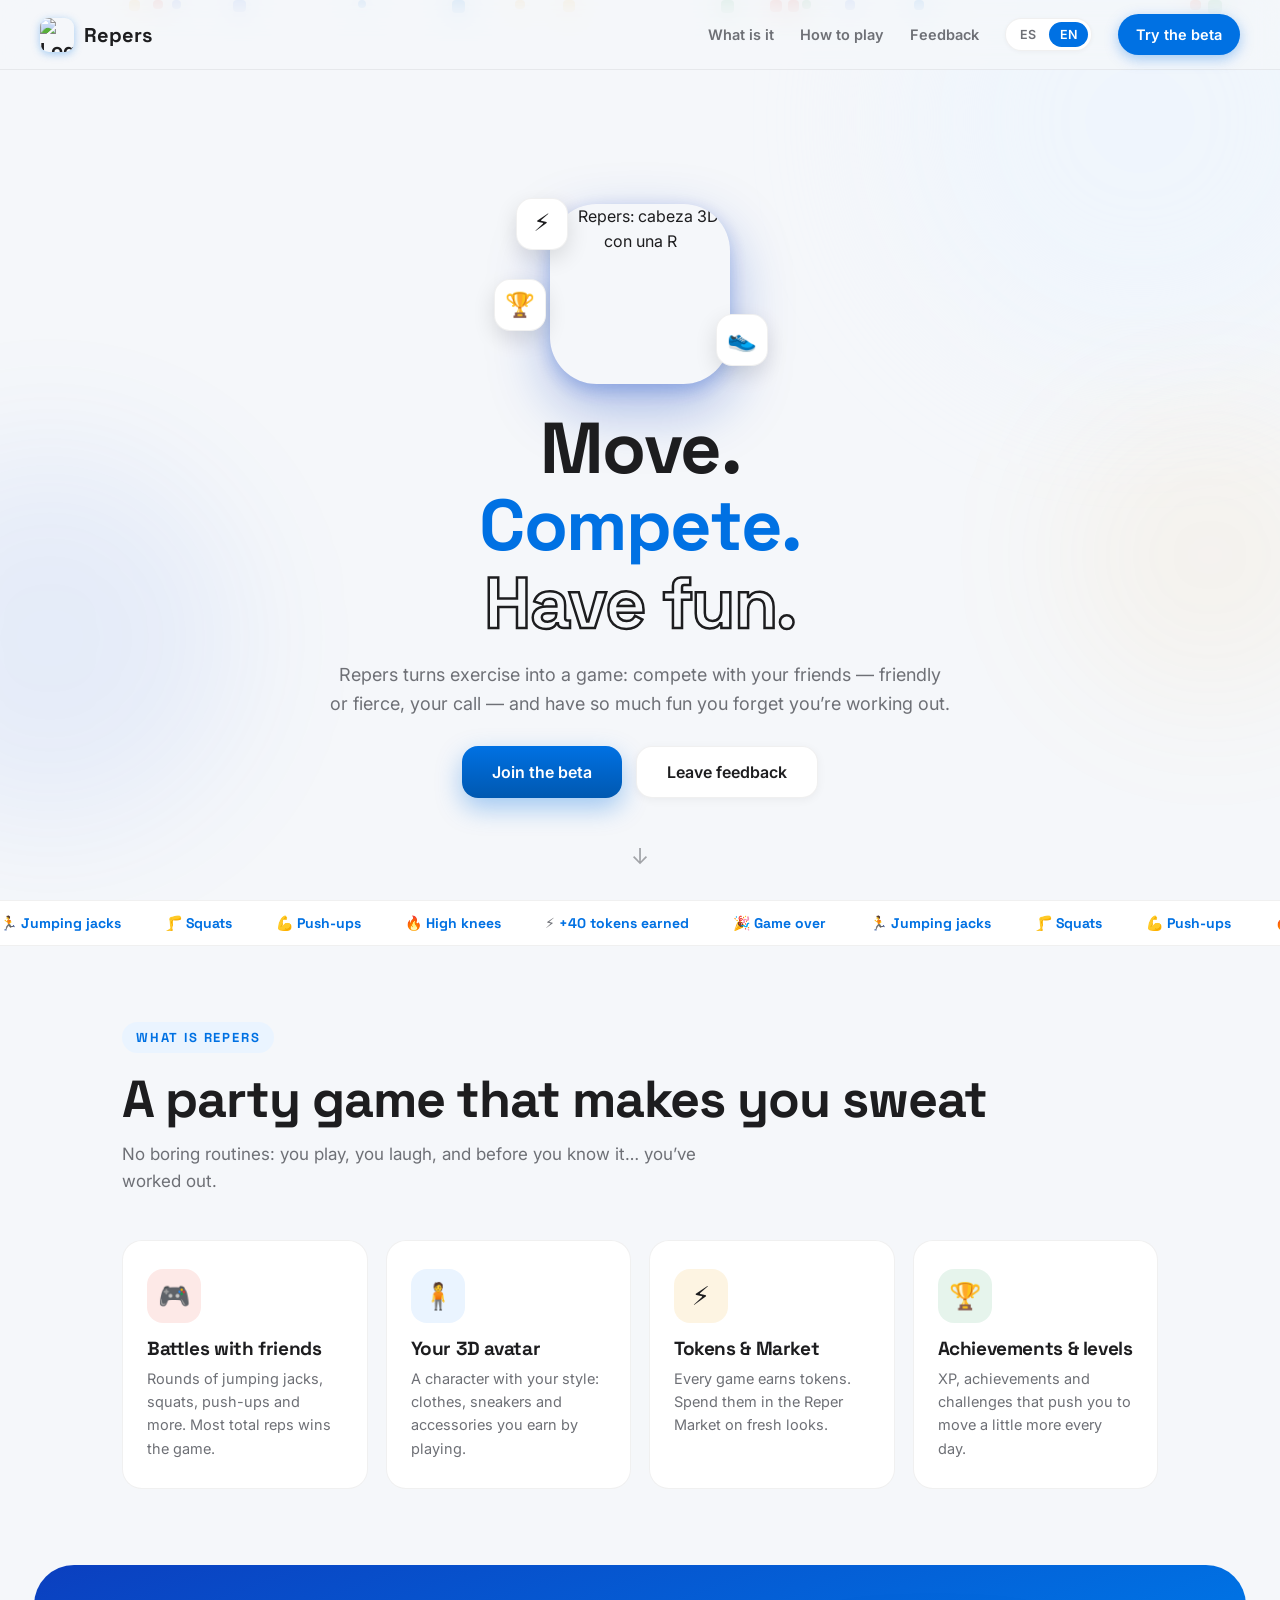
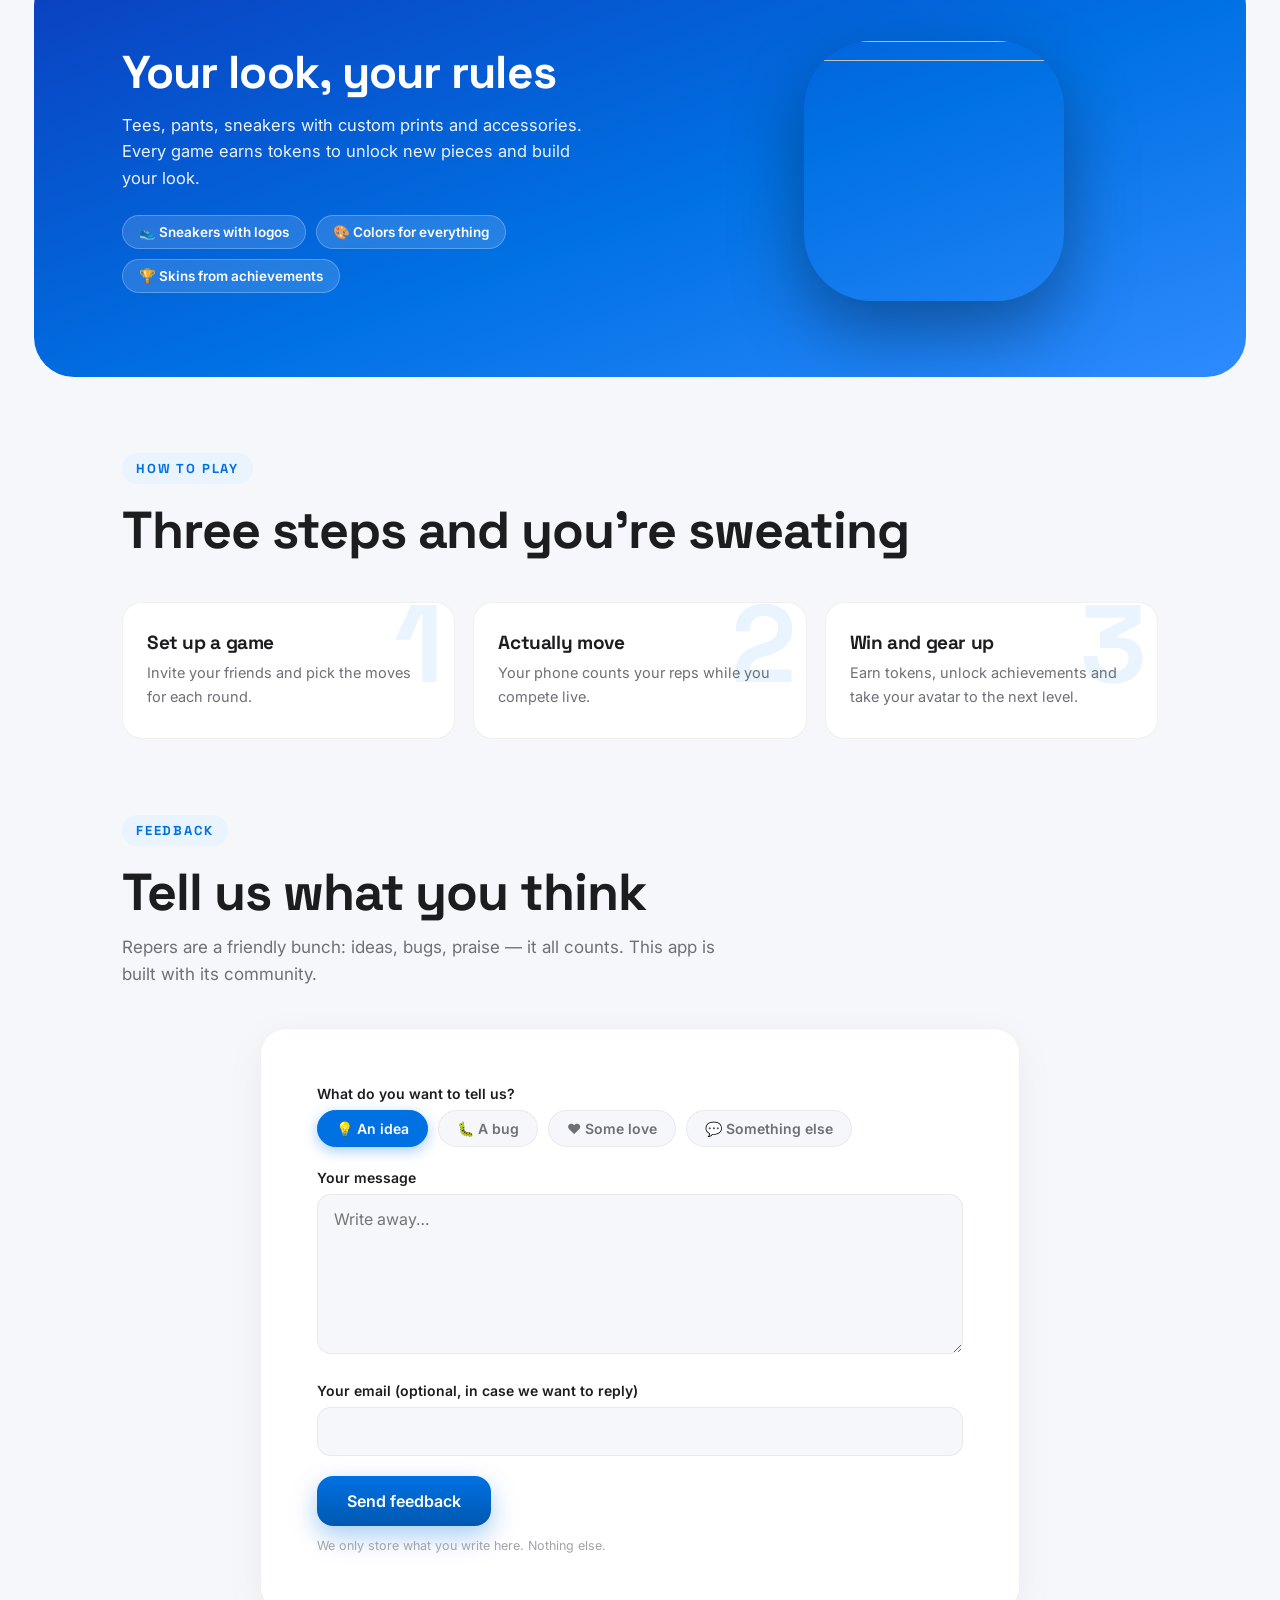
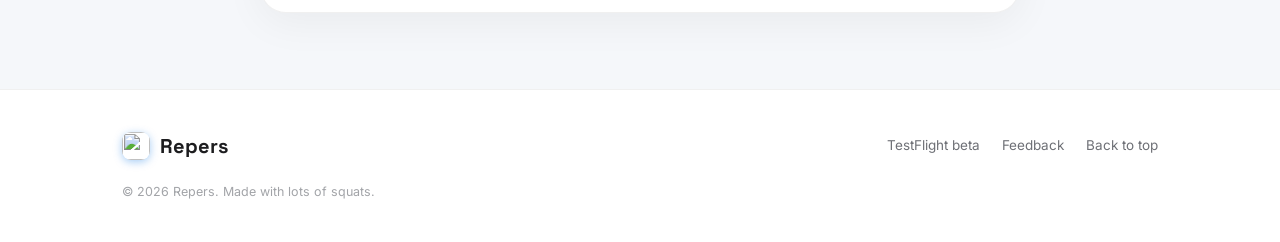
==== index.html @ d06fe4ff "Add files via upload" ====
<!DOCTYPE html>
<html lang="es">
<head>
  <meta charset="UTF-8">
  <meta name="viewport" content="width=device-width, initial-scale=1.0">
  <title>Repers — Muévete. Compite. Diviértete.</title>
  <meta name="description" content="Repers convierte el ejercicio en un juego: compite con tus amigos y diviértete tanto que ni te das cuenta de que estás entrenando.">
  <link rel="icon" type="image/png" href="img/favicon.png">
  <link rel="apple-touch-icon" href="img/apple-touch-icon.png">
  <meta property="og:title" content="Repers — Muévete. Compite. Diviértete.">
  <meta property="og:description" content="Retos de movimiento con amigos, avatar 3D y recompensas por cada repetición.">
  <meta property="og:image" content="img/logo-480.png">
  <link rel="preconnect" href="https://fonts.googleapis.com">
  <link rel="preconnect" href="https://fonts.gstatic.com" crossorigin>
  <link href="https://fonts.googleapis.com/css2?family=Inter:wght@400;500;600;700&family=Space+Grotesk:wght@500;600;700&display=swap" rel="stylesheet">
  <link rel="stylesheet" href="styles.css">
</head>
<body>

  <div class="blobs" aria-hidden="true">
    <div class="blob blob-1"></div>
    <div class="blob blob-2"></div>
    <div class="blob blob-3"></div>
  </div>

  <!-- ===== Nav ===== -->
  <nav class="nav">
    <a class="nav-brand" href="index.html" data-keep-lang>
      <img src="img/favicon.png" alt="Logo de Repers" width="34" height="34">
      Repers
    </a>
    <div class="nav-links">
      <a class="nav-link-sec" href="#que-es" data-i18n="nav.que">Qué es</a>
      <a class="nav-link-sec" href="#como-se-juega" data-i18n="nav.como">Cómo se juega</a>
      <a class="nav-link-sec" href="#feedback" data-i18n="nav.feedback">Feedback</a>
      <div class="lang-toggle" role="group" aria-label="Idioma / Language">
        <button type="button" data-lang="es">ES</button>
        <button type="button" data-lang="en">EN</button>
      </div>
      <a class="nav-cta" href="beta.html" data-keep-lang data-i18n="nav.beta">Probar la beta</a>
    </div>
  </nav>

  <!-- ===== Hero ===== -->
  <header class="hero">
    <div class="particles" aria-hidden="true"></div>
    <div class="hero-logo-wrap">
      <img class="hero-logo" src="img/logo-480.png" alt="Repers: cabeza 3D con una R" width="480" height="480">
      <span class="orb orb-1" aria-hidden="true">⚡</span>
      <span class="orb orb-2" aria-hidden="true">👟</span>
      <span class="orb orb-3" aria-hidden="true">🏆</span>
    </div>
    <h1>
      <span class="line"><span data-i18n="hero.l1">Muévete.</span></span>
      <span class="line"><span data-i18n="hero.l2">Compite.</span></span>
      <span class="line"><span data-i18n="hero.l3">Diviértete.</span></span>
    </h1>
    <p class="hero-sub" data-i18n="hero.sub">
      Repers convierte el ejercicio en un juego: compite con tus amigos —amistoso o en serio,
      como te guste— y diviértete tanto que ni te das cuenta de que estás entrenando.
    </p>
    <div class="hero-ctas">
      <a class="btn btn-primary" href="beta.html" data-keep-lang data-i18n="hero.cta1">Únete a la beta</a>
      <a class="btn btn-ghost" href="#feedback" data-i18n="hero.cta2">Dejar feedback</a>
    </div>
    <a class="hero-scroll" href="#que-es" aria-label="Bajar">↓</a>
  </header>

  <!-- ===== Ticker ===== -->
  <!-- Se repite 4 veces la misma tira: con el espaciado en margin (no gap, ver
       styles.css) cada tramo mide exactamente lo mismo, así translateX(-25%)
       cae justo donde empieza la siguiente copia — el loop no da saltos ni se
       queda corto en pantallas anchas. -->
  <div class="ticker" aria-hidden="true">
    <div class="ticker-track">
      <span>🏃 <b data-i18n="tick.1">Jumping jacks</b></span>
      <span>🦵 <b data-i18n="tick.2">Sentadillas</b></span>
      <span>💪 <b data-i18n="tick.3">Flexiones</b></span>
      <span>🔥 <b data-i18n="tick.4">Elevación de rodillas</b></span>
      <span>⚡ <b data-i18n="tick.5">+40 tokens ganados</b></span>
      <span>🎉 <b data-i18n="tick.6">Partida terminada</b></span>
      <span>🏃 <b data-i18n="tick.1">Jumping jacks</b></span>
      <span>🦵 <b data-i18n="tick.2">Sentadillas</b></span>
      <span>💪 <b data-i18n="tick.3">Flexiones</b></span>
      <span>🔥 <b data-i18n="tick.4">Elevación de rodillas</b></span>
      <span>⚡ <b data-i18n="tick.5">+40 tokens ganados</b></span>
      <span>🎉 <b data-i18n="tick.6">Partida terminada</b></span>
      <span>🏃 <b data-i18n="tick.1">Jumping jacks</b></span>
      <span>🦵 <b data-i18n="tick.2">Sentadillas</b></span>
      <span>💪 <b data-i18n="tick.3">Flexiones</b></span>
      <span>🔥 <b data-i18n="tick.4">Elevación de rodillas</b></span>
      <span>⚡ <b data-i18n="tick.5">+40 tokens ganados</b></span>
      <span>🎉 <b data-i18n="tick.6">Partida terminada</b></span>
      <span>🏃 <b data-i18n="tick.1">Jumping jacks</b></span>
      <span>🦵 <b data-i18n="tick.2">Sentadillas</b></span>
      <span>💪 <b data-i18n="tick.3">Flexiones</b></span>
      <span>🔥 <b data-i18n="tick.4">Elevación de rodillas</b></span>
      <span>⚡ <b data-i18n="tick.5">+40 tokens ganados</b></span>
      <span>🎉 <b data-i18n="tick.6">Partida terminada</b></span>
    </div>
  </div>

  <!-- ===== Qué es ===== -->
  <section id="que-es">
    <div class="wrap">
      <div class="reveal">
        <span class="kicker" data-i18n="feat.kicker">Qué es Repers</span>
        <h2 class="section-title" data-i18n="feat.title">Un party game que te hace sudar</h2>
        <p class="section-sub" data-i18n="feat.sub">
          Nada de rutinas aburridas: aquí se juega, se ríe, y cuando te das cuenta… ya entrenaste.
        </p>
      </div>
      <div class="grid">
        <div class="card reveal">
          <div class="icon icon-red">🎮</div>
          <h3 data-i18n="feat.1.t">Retos con amigos</h3>
          <p data-i18n="feat.1.p">Rondas de jumping jacks, sentadillas, flexiones y más. La suma total de repeticiones gana la partida.</p>
        </div>
        <div class="card reveal">
          <div class="icon icon-blue">🧍</div>
          <h3 data-i18n="feat.2.t">Tu avatar 3D</h3>
          <p data-i18n="feat.2.p">Un personaje con tu estilo: ropa, zapatillas y accesorios que se ganan jugando.</p>
        </div>
        <div class="card reveal">
          <div class="icon icon-yellow">⚡</div>
          <h3 data-i18n="feat.3.t">Tokens y Market</h3>
          <p data-i18n="feat.3.p">Cada partida suma tokens. Gástalos en el Reper Market para estrenar looks.</p>
        </div>
        <div class="card reveal">
          <div class="icon icon-green">🏆</div>
          <h3 data-i18n="feat.4.t">Logros y niveles</h3>
          <p data-i18n="feat.4.p">XP, logros y desafíos que te empujan a moverte un poquito más cada día.</p>
        </div>
      </div>
    </div>
  </section>

  <!-- ===== Banda avatar/market ===== -->
  <section class="band reveal">
    <div class="wrap">
      <div>
        <h2 data-i18n="band.title">Tu look, tus reglas</h2>
        <p data-i18n="band.p">
          Remeras, pantalones, zapatillas con estampados propios y accesorios.
          Cada partida suma tokens para ir desbloqueando piezas nuevas y armar tu look.
        </p>
        <div class="chips">
          <span class="chip" data-i18n="band.c1">👟 Zapatillas con logos</span>
          <span class="chip" data-i18n="band.c2">🎨 Colores para todo</span>
          <span class="chip" data-i18n="band.c3">🏆 Skins por logros</span>
        </div>
      </div>
      <div class="band-art">
        <img src="img/logo-480.png" alt="" aria-hidden="true" width="480" height="480">
      </div>
    </div>
  </section>

  <!-- ===== Cómo se juega ===== -->
  <section id="como-se-juega">
    <div class="wrap">
      <div class="reveal">
        <span class="kicker" data-i18n="how.kicker">Cómo se juega</span>
        <h2 class="section-title" data-i18n="how.title">Tres pasos y a transpirar</h2>
      </div>
      <div class="steps">
        <div class="step reveal">
          <h3 data-i18n="how.1.t">Arma la partida</h3>
          <p data-i18n="how.1.p">Invita a tus amigos y elige los movimientos de cada ronda.</p>
        </div>
        <div class="step reveal">
          <h3 data-i18n="how.2.t">Muévete de verdad</h3>
          <p data-i18n="how.2.p">El teléfono cuenta tus repeticiones mientras compites en vivo.</p>
        </div>
        <div class="step reveal">
          <h3 data-i18n="how.3.t">Gana y equípate</h3>
          <p data-i18n="how.3.p">Suma tokens, desbloquea logros y lleva tu avatar al próximo nivel.</p>
        </div>
      </div>
    </div>
  </section>

  <!-- ===== Feedback ===== -->
  <section id="feedback">
    <div class="wrap">
      <div class="reveal">
        <span class="kicker" data-i18n="fb.kicker">Feedback</span>
        <h2 class="section-title" data-i18n="fb.title">Cuéntanos qué te parece</h2>
        <p class="section-sub" data-i18n="fb.sub">
          Los Repers son amistosos: ideas, bugs, elogios — todo suma. Esta app se construye con la comunidad.
        </p>
      </div>
      <form class="feedback-card reveal" id="feedback-form" novalidate>
        <label class="field-label" data-i18n="fb.tipo">¿Qué nos quieres contar?</label>
        <div class="chip-row">
          <button type="button" class="chip-btn active" data-tipo="idea" data-i18n="fb.t.idea">💡 Una idea</button>
          <button type="button" class="chip-btn" data-tipo="bug" data-i18n="fb.t.bug">🐛 Un bug</button>
          <button type="button" class="chip-btn" data-tipo="elogio" data-i18n="fb.t.elogio">❤️ Un elogio</button>
          <button type="button" class="chip-btn" data-tipo="otro" data-i18n="fb.t.otro">💬 Otra cosa</button>
        </div>
        <div class="form-row">
          <label class="field-label" for="fb-mensaje" data-i18n="fb.msg">Tu mensaje</label>
          <textarea id="fb-mensaje" maxlength="2000" required data-i18n-ph="fb.msg.ph" placeholder="Escribe con confianza…"></textarea>
        </div>
        <div class="form-row">
          <label class="field-label" for="fb-contacto" data-i18n="fb.contacto">Tu mail (opcional, por si queremos responderte)</label>
          <input type="email" id="fb-contacto" maxlength="200" autocomplete="email">
        </div>
        <!-- honeypot anti-bots -->
        <div class="hp" aria-hidden="true">
          <label for="fb-web">Web</label>
          <input type="text" id="fb-web" tabindex="-1" autocomplete="off">
        </div>
        <button type="submit" class="btn btn-primary" id="fb-submit" data-i18n="fb.enviar">Enviar feedback</button>
        <p class="form-msg" id="fb-out" role="status"></p>
        <p class="form-note" data-i18n="fb.nota">Solo guardamos lo que escribes aquí. Nada más.</p>
      </form>
    </div>
  </section>

  <!-- ===== Footer ===== -->
  <footer>
    <div class="footer-wrap">
      <a class="nav-brand" href="index.html" data-keep-lang>
        <img src="img/favicon.png" alt="" width="28" height="28"> Repers
      </a>
      <div class="footer-links">
        <a href="beta.html" data-keep-lang data-i18n="foot.beta">Beta en TestFlight</a>
        <a href="#feedback" data-i18n="foot.fb">Feedback</a>
        <a href="#top" data-i18n="foot.top">Volver arriba</a>
      </div>
      <p class="footer-note" data-i18n="foot.note">© 2026 Repers. Hecho con muchas sentadillas.</p>
    </div>
  </footer>

  <script src="site.js"></script>
</body>
</html>
---- styles.css ----
/* ============================================================
   Repers — sitio oficial
   Tokens de diseño heredados de la app
   ============================================================ */
:root {
  --bg: #F5F7FA;
  --surface: #FFFFFF;
  --ink: #1D1D1F;
  --ink-soft: #6E7076;
  --ink-faint: #A2A4A8;
  --accent: #0071E3;
  --accent-dark: #0058B0;
  --accent-deep: #0B3FBF;
  --accent-glow: rgba(0, 113, 227, 0.35);
  --accent-tint: #EAF4FF;
  --line: rgba(0, 0, 0, 0.06);
  --p-red: #E8483C;
  --p-blue: #3C6FE8;
  --p-yellow: #F2B33D;
  --p-green: #3DAA6E;
  --font-display: 'Space Grotesk', system-ui, sans-serif;
  --font-body: 'Inter', system-ui, sans-serif;
  --ease: cubic-bezier(0.16, 1, 0.3, 1);
  --radius: 20px;
}

* { margin: 0; padding: 0; box-sizing: border-box; }

html { scroll-behavior: smooth; }

body {
  font-family: var(--font-body);
  background: var(--bg);
  color: var(--ink);
  line-height: 1.6;
  overflow-x: hidden;
  -webkit-font-smoothing: antialiased;
}

img { max-width: 100%; display: block; }
a { color: inherit; }

h1, h2, h3, .display { font-family: var(--font-display); line-height: 1.08; letter-spacing: -0.02em; }

/* ---------- Nav ---------- */
.nav {
  position: fixed; top: 0; left: 0; right: 0; z-index: 50;
  display: flex; align-items: center; justify-content: space-between;
  padding: 14px clamp(16px, 4vw, 40px);
  background: rgba(245, 247, 250, 0.75);
  backdrop-filter: blur(14px);
  -webkit-backdrop-filter: blur(14px);
  border-bottom: 1px solid var(--line);
}
.nav-brand { display: flex; align-items: center; gap: 10px; font-family: var(--font-display); font-weight: 700; font-size: 20px; text-decoration: none; }
.nav-brand img { width: 34px; height: 34px; border-radius: 9px; box-shadow: 0 2px 8px var(--accent-glow); }
.nav-links { display: flex; align-items: center; gap: clamp(10px, 2.5vw, 26px); }
.nav-links a { text-decoration: none; font-size: 14.5px; font-weight: 600; color: var(--ink-soft); transition: color 0.2s; }
.nav-links a:hover { color: var(--accent); }
.nav-cta {
  background: var(--accent); color: #fff !important; padding: 9px 18px; border-radius: 999px;
  box-shadow: 0 4px 14px var(--accent-glow); transition: transform 0.25s var(--ease), box-shadow 0.25s;
}
.nav-cta:hover { transform: translateY(-2px); box-shadow: 0 8px 20px var(--accent-glow); }

/* Language toggle */
.lang-toggle {
  display: flex; background: var(--surface); border: 1px solid var(--line); border-radius: 999px;
  padding: 3px; gap: 2px; box-shadow: 0 1px 4px rgba(0,0,0,0.04);
}
.lang-toggle button {
  border: 0; background: transparent; font: 600 12.5px var(--font-body); color: var(--ink-soft);
  padding: 5px 11px; border-radius: 999px; cursor: pointer; transition: all 0.2s;
}
.lang-toggle button.active { background: var(--accent); color: #fff; }

/* ---------- Fondo animado ---------- */
.blobs { position: fixed; inset: 0; z-index: -2; overflow: hidden; pointer-events: none; }
.blob { position: absolute; border-radius: 50%; filter: blur(70px); opacity: 0.5; animation: drift 22s ease-in-out infinite alternate; }
.blob-1 { width: 480px; height: 480px; background: var(--accent-tint); top: -120px; right: -100px; }
.blob-2 { width: 380px; height: 380px; background: rgba(60,111,232,0.16); bottom: 8%; left: -140px; animation-delay: -7s; }
.blob-3 { width: 300px; height: 300px; background: rgba(242,179,61,0.13); top: 45%; right: -80px; animation-delay: -14s; }
@keyframes drift {
  from { transform: translate(0, 0) scale(1); }
  to { transform: translate(-60px, 50px) scale(1.15); }
}

/* Partículas (confetti flotante sutil) */
.particles { position: absolute; inset: 0; z-index: -1; overflow: hidden; pointer-events: none; }
.particle { position: absolute; border-radius: 4px; opacity: 0.55; animation: floaty linear infinite; }
@keyframes floaty {
  0% { transform: translateY(110vh) rotate(0deg); }
  100% { transform: translateY(-10vh) rotate(360deg); }
}

/* ---------- Hero ---------- */
.hero {
  position: relative; min-height: 100svh;
  display: flex; flex-direction: column; align-items: center; justify-content: center;
  text-align: center; padding: clamp(126px, 15vw, 158px) 20px 56px;
}
.hero-logo-wrap { position: relative; width: clamp(130px, 18vw, 180px); margin-bottom: 26px; }
.hero-logo {
  width: 100%; height: auto; aspect-ratio: 1; border-radius: 26%;
  box-shadow: 0 24px 60px rgba(11, 63, 191, 0.35), 0 6px 18px rgba(11, 63, 191, 0.25);
  animation: bob 5s ease-in-out infinite;
}
@keyframes bob {
  0%, 100% { transform: translateY(0) rotate(-1.5deg); }
  50% { transform: translateY(-16px) rotate(1.5deg); }
}
/* mini-badges orbitando el logo */
.orb {
  position: absolute; width: 52px; height: 52px; border-radius: 16px; background: var(--surface);
  display: grid; place-items: center; font-size: 24px;
  box-shadow: 0 8px 22px rgba(0,0,0,0.12); border: 1px solid var(--line);
  animation: bob 6s ease-in-out infinite;
}
.orb-1 { top: -6px; left: -34px; animation-delay: -1.2s; }
.orb-2 { bottom: 18px; right: -38px; animation-delay: -2.8s; }
.orb-3 { top: 42%; left: -56px; animation-delay: -4.2s; }

.hero h1 {
  font-size: clamp(38px, 6.6vw, 72px); font-weight: 700;
}
.hero h1 .line { display: block; overflow: hidden; }
.hero h1 .line span { display: inline-block; animation: rise 0.9s var(--ease) both; }
.hero h1 .line:nth-child(2) span { animation-delay: 0.12s; color: var(--accent); }
.hero h1 .line:nth-child(3) span {
  animation-delay: 0.24s;
  color: transparent;
  -webkit-text-stroke: 2.5px var(--ink);
  paint-order: stroke fill;
}
@keyframes rise {
  from { transform: translateY(105%); }
  to { transform: translateY(0); }
}
.hero-sub {
  max-width: 620px; margin: 18px auto 28px; font-size: clamp(15.5px, 2.1vw, 18px);
  color: var(--ink-soft); animation: fadeUp 1s 0.35s var(--ease) both;
}
.hero-ctas { display: flex; gap: 14px; flex-wrap: wrap; justify-content: center; animation: fadeUp 1s 0.5s var(--ease) both; }
@keyframes fadeUp {
  from { opacity: 0; transform: translateY(18px); }
  to { opacity: 1; transform: translateY(0); }
}

.btn {
  display: inline-flex; align-items: center; gap: 9px;
  font: 600 16px var(--font-body); text-decoration: none; cursor: pointer;
  padding: 15px 30px; border-radius: 16px; border: 0;
  transition: transform 0.25s var(--ease), box-shadow 0.25s;
}
.btn:active { transform: scale(0.97); }
.btn-primary {
  background: linear-gradient(180deg, var(--accent), var(--accent-dark)); color: #fff;
  box-shadow: 0 10px 26px var(--accent-glow);
}
.btn-primary:hover { transform: translateY(-3px); box-shadow: 0 16px 34px var(--accent-glow); }
.btn-ghost {
  background: var(--surface); color: var(--ink); border: 1px solid var(--line);
  box-shadow: 0 2px 10px rgba(0,0,0,0.05);
}
.btn-ghost:hover { transform: translateY(-3px); box-shadow: 0 10px 22px rgba(0,0,0,0.09); }
.btn-big { font-size: 18px; padding: 18px 38px; border-radius: 18px; }

.hero-scroll {
  position: absolute; bottom: 26px; left: 50%; transform: translateX(-50%);
  color: var(--ink-faint); font-size: 22px; animation: bob 2.2s ease-in-out infinite; text-decoration: none;
}

/* ---------- Ticker ---------- */
.ticker { overflow: hidden; border-block: 1px solid var(--line); background: var(--surface); padding: 13px 0; }
.ticker-track { display: flex; width: max-content; animation: ticker 30s linear infinite; }
.ticker-track span { font: 600 14px var(--font-display); color: var(--ink-soft); white-space: nowrap; margin-right: 44px; }
.ticker-track span b { color: var(--accent); }
/* Los items se repiten 4 veces (ver HTML) con espaciado por margin, no por gap,
   así el ancho de cada tramo es idéntico y el -25% cae exacto donde empieza la
   siguiente copia: el loop no tiene salto ni se queda corto en pantallas anchas. */
@keyframes ticker { to { transform: translateX(-25%); } }

/* ---------- Secciones ---------- */
section { position: relative; }
.wrap { max-width: 1080px; margin: 0 auto; padding: clamp(48px, 6vw, 76px) 22px; }
/* Entre dos secciones "blancas" seguidas (no la banda azul, que necesita su
   propio padding completo), el padding-bottom de la primera ya separa
   visualmente: no sumar además el padding-top de la siguiente. */
section:not(.band) + section:not(.band) > .wrap { padding-top: 0; }
.kicker {
  display: inline-block; font: 700 13px var(--font-display); letter-spacing: 0.14em; text-transform: uppercase;
  color: var(--accent); background: var(--accent-tint); padding: 7px 14px; border-radius: 999px; margin-bottom: 18px;
}
.section-title { font-size: clamp(32px, 5.5vw, 52px); font-weight: 700; margin-bottom: 14px; }
.section-sub { color: var(--ink-soft); font-size: 17px; max-width: 620px; }

/* Reveal on scroll */
.reveal { opacity: 0; transform: translateY(28px); transition: opacity 0.8s var(--ease), transform 0.8s var(--ease); }
.reveal.in { opacity: 1; transform: none; }

/* Features */
.grid { display: grid; gap: 18px; margin-top: 44px; grid-template-columns: repeat(auto-fit, minmax(240px, 1fr)); }
.card {
  background: var(--surface); border: 1px solid var(--line); border-radius: var(--radius);
  padding: 28px 24px; transition: transform 0.35s var(--ease), box-shadow 0.35s;
}
.card:hover { transform: translateY(-6px) rotate(-0.4deg); box-shadow: 0 18px 40px rgba(0,0,0,0.09); }
.card .icon {
  width: 54px; height: 54px; border-radius: 16px; display: grid; place-items: center;
  font-size: 26px; margin-bottom: 16px;
}
.icon-red { background: rgba(232,72,60,0.12); }
.icon-blue { background: var(--accent-tint); }
.icon-yellow { background: rgba(242,179,61,0.15); }
.icon-green { background: rgba(61,170,110,0.13); }
.card h3 { font-size: 19px; margin-bottom: 8px; }
.card p { color: var(--ink-soft); font-size: 14.5px; }

/* Pasos */
.steps { display: grid; gap: 18px; margin-top: 44px; grid-template-columns: repeat(auto-fit, minmax(230px, 1fr)); counter-reset: paso; }
.step {
  background: var(--surface); border: 1px solid var(--line); border-radius: var(--radius); padding: 30px 24px;
  position: relative; overflow: hidden;
}
.step::before {
  counter-increment: paso; content: counter(paso);
  position: absolute; right: 10px; top: -14px;
  font: 700 110px var(--font-display); color: var(--accent-tint); line-height: 1; z-index: 0;
}
.step > * { position: relative; z-index: 1; }
.step h3 { font-size: 19px; margin-bottom: 8px; }
.step p { color: var(--ink-soft); font-size: 14.5px; }

/* Banda azul (avatar/market) */
.band {
  background: linear-gradient(160deg, var(--accent-deep) 0%, var(--accent) 55%, #2E8BFF 100%);
  color: #fff; border-radius: clamp(24px, 4vw, 40px);
  margin: 0 clamp(10px, 3vw, 34px); overflow: hidden; position: relative;
}
.band .wrap { display: grid; gap: 40px; grid-template-columns: 1fr; align-items: center; }
@media (min-width: 820px) { .band .wrap { grid-template-columns: 1.1fr 0.9fr; } }
.band h2 { font-size: clamp(30px, 4.6vw, 46px); margin-bottom: 14px; }
.band p { opacity: 0.92; font-size: 16.5px; max-width: 480px; }
.band .chips { display: flex; flex-wrap: wrap; gap: 10px; margin-top: 24px; }
.band .chip {
  background: rgba(255,255,255,0.14); border: 1px solid rgba(255,255,255,0.25);
  padding: 8px 16px; border-radius: 999px; font: 600 13.5px var(--font-body); backdrop-filter: blur(4px);
}
.band-art { display: grid; place-items: center; }
.band-art img { width: clamp(180px, 24vw, 260px); height: auto; aspect-ratio: 1; border-radius: 26%; box-shadow: 0 30px 70px rgba(0,0,0,0.35); animation: bob 6s ease-in-out infinite; }

/* ---------- Feedback ---------- */
.feedback-card {
  background: var(--surface); border: 1px solid var(--line); border-radius: 26px;
  padding: clamp(28px, 4.5vw, 56px); margin: 40px auto 0; box-shadow: 0 10px 40px rgba(0,0,0,0.05);
  max-width: 760px;
}
.feedback-card textarea { min-height: 160px; font-size: 16px; }
.chip-row { display: flex; flex-wrap: wrap; gap: 10px; margin: 6px 0 22px; }
.chip-btn {
  border: 1.5px solid var(--line); background: var(--bg); border-radius: 999px;
  font: 600 14px var(--font-body); color: var(--ink-soft); padding: 9px 18px; cursor: pointer;
  transition: all 0.2s;
}
.chip-btn:hover { border-color: var(--accent); color: var(--accent); }
.chip-btn.active { background: var(--accent); border-color: var(--accent); color: #fff; box-shadow: 0 4px 14px var(--accent-glow); }
.field-label { display: block; font: 600 14px var(--font-body); margin-bottom: 8px; }
textarea, input[type="text"], input[type="email"] {
  width: 100%; border: 1.5px solid var(--line); border-radius: 14px; background: var(--bg);
  font: 400 15px var(--font-body); color: var(--ink); padding: 14px 16px; outline: none;
  transition: border-color 0.2s, box-shadow 0.2s; resize: vertical;
}
textarea:focus, input:focus { border-color: var(--accent); box-shadow: 0 0 0 4px rgba(0,113,227,0.12); background: #fff; }
textarea { min-height: 130px; }
.form-row { margin-bottom: 20px; }
.form-note { font-size: 12.5px; color: var(--ink-faint); margin-top: 10px; }
.form-msg { margin-top: 16px; font: 600 15px var(--font-body); display: none; }
.form-msg.ok { display: block; color: var(--p-green); }
.form-msg.err { display: block; color: var(--p-red); }
.hp { position: absolute; left: -9999px; opacity: 0; height: 0; overflow: hidden; }

/* ---------- Footer ---------- */
footer { border-top: 1px solid var(--line); background: var(--surface); }
.footer-wrap {
  max-width: 1080px; margin: 0 auto; padding: 40px 22px;
  display: flex; flex-wrap: wrap; gap: 20px; align-items: center; justify-content: space-between;
}
.footer-wrap .nav-brand img { width: 28px; height: 28px; }
.footer-links { display: flex; gap: 22px; flex-wrap: wrap; }
.footer-links a { font-size: 13.5px; color: var(--ink-soft); text-decoration: none; }
.footer-links a:hover { color: var(--accent); }
.footer-note { font-size: 12.5px; color: var(--ink-faint); width: 100%; }

/* ---------- Página beta ---------- */
.beta-hero { min-height: 88svh; display: flex; align-items: center; }
.beta-badge {
  display: inline-flex; align-items: center; gap: 8px;
  background: rgba(242,179,61,0.16); color: #A96F0E; border: 1px solid rgba(242,179,61,0.4);
  font: 700 13px var(--font-display); letter-spacing: 0.1em; text-transform: uppercase;
  padding: 7px 16px; border-radius: 999px; margin-bottom: 20px;
}
.beta-badge .dot { width: 8px; height: 8px; border-radius: 50%; background: var(--p-yellow); animation: pulse 1.6s ease-in-out infinite; }
@keyframes pulse { 0%,100% { transform: scale(1); opacity: 1; } 50% { transform: scale(1.6); opacity: 0.5; } }
.tf-note {
  display: flex; gap: 12px; align-items: flex-start;
  background: var(--accent-tint); border-radius: 16px; padding: 16px 18px; margin-top: 26px;
  font-size: 14px; color: var(--accent-dark); max-width: 560px;
}

/* Confetti burst */
.confetti-piece { position: fixed; width: 10px; height: 10px; z-index: 999; pointer-events: none; border-radius: 3px; }

/* ---------- Responsive / accesibilidad ---------- */
@media (max-width: 640px) {
  .nav-links a.nav-link-sec { display: none; }
  .orb-3 { display: none; }
  .nav { padding: 10px 14px; }
  .nav-brand { font-size: 16px; gap: 7px; }
  .nav-brand img { width: 28px; height: 28px; }
  .nav-links { gap: 8px; }
  .nav-cta { padding: 8px 13px; font-size: 13px; white-space: nowrap; }
}
@media (prefers-reduced-motion: reduce) {
  *, *::before, *::after { animation-duration: 0.01ms !important; animation-iteration-count: 1 !important; transition-duration: 0.01ms !important; }
  html { scroll-behavior: auto; }
  .reveal { opacity: 1; transform: none; }
}
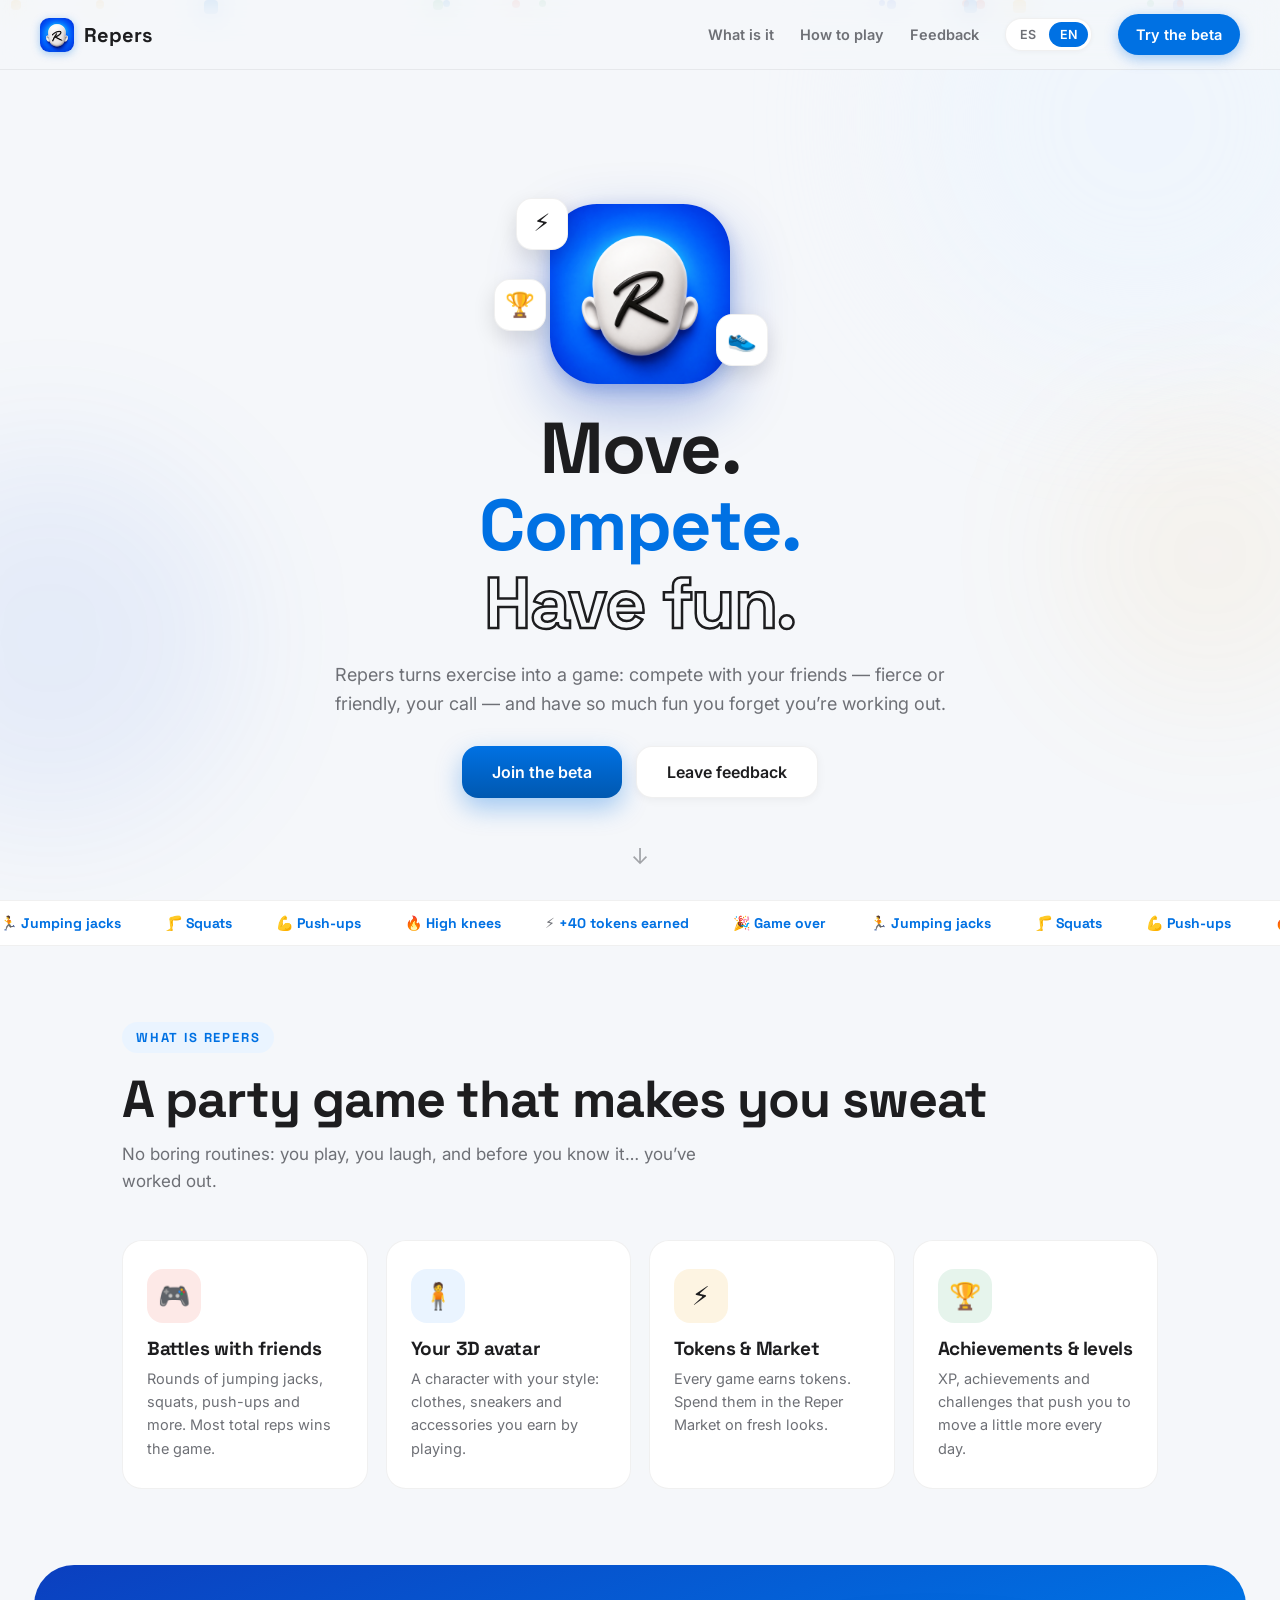
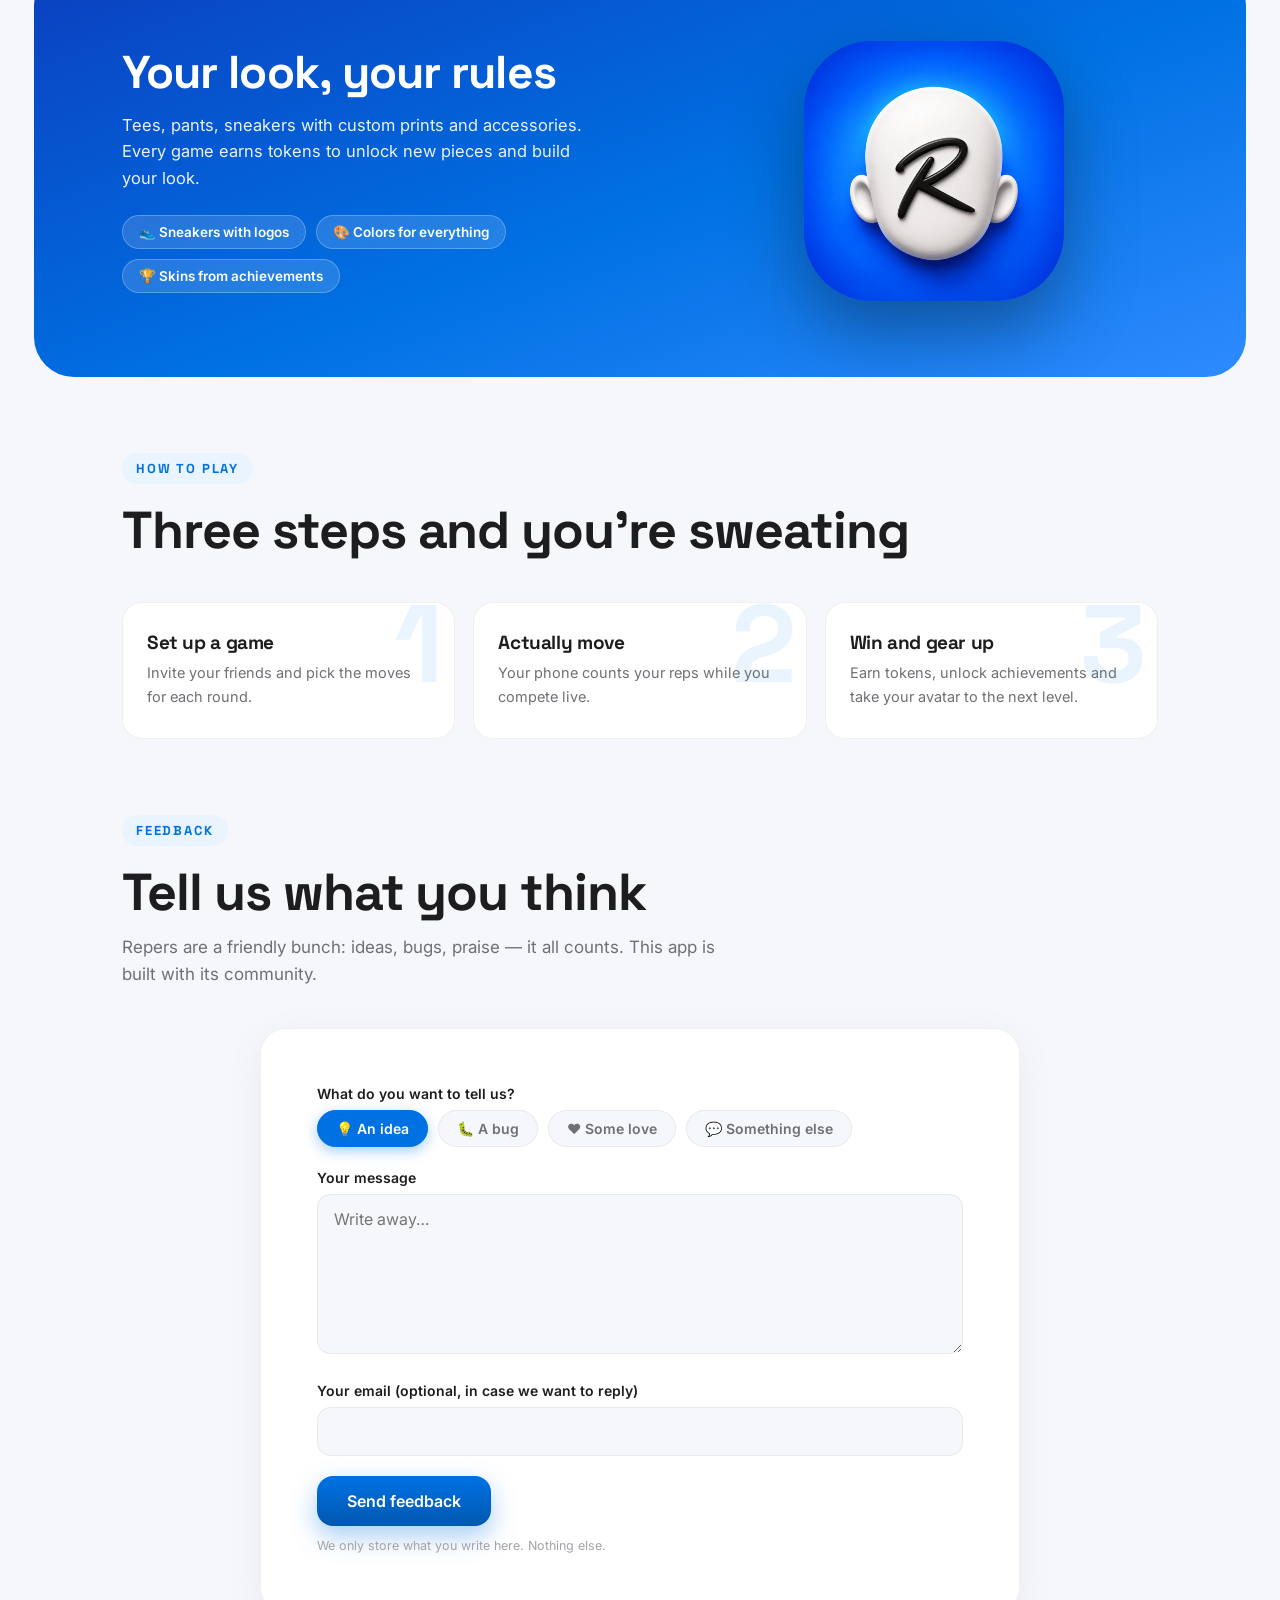
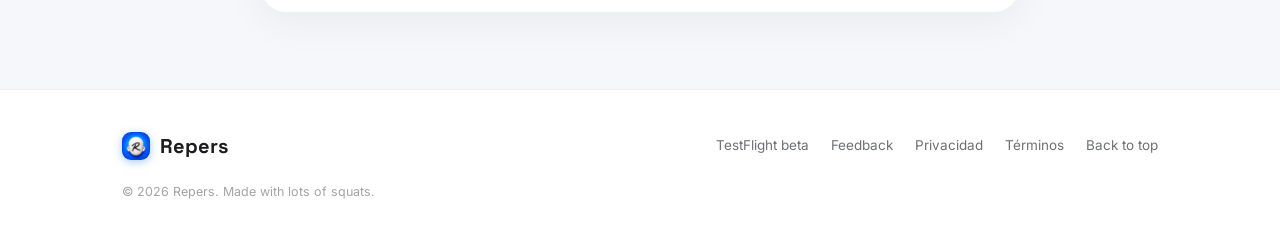
==== commit 33478c44: "Add Privacy Policy + Terms + footer links (ES/EN)" ====
--- a/index.html
+++ b/index.html
@@ -227,6 +227,8 @@
       <div class="footer-links">
         <a href="beta.html" data-keep-lang data-i18n="foot.beta">Beta en TestFlight</a>
         <a href="#feedback" data-i18n="foot.fb">Feedback</a>
+        <a href="privacy.html" data-keep-lang data-i18n="foot.privacy">Privacidad</a>
+        <a href="terms.html" data-keep-lang data-i18n="foot.terms">Términos</a>
         <a href="#top" data-i18n="foot.top">Volver arriba</a>
       </div>
       <p class="footer-note" data-i18n="foot.note">© 2026 Repers. Hecho con muchas sentadillas.</p>
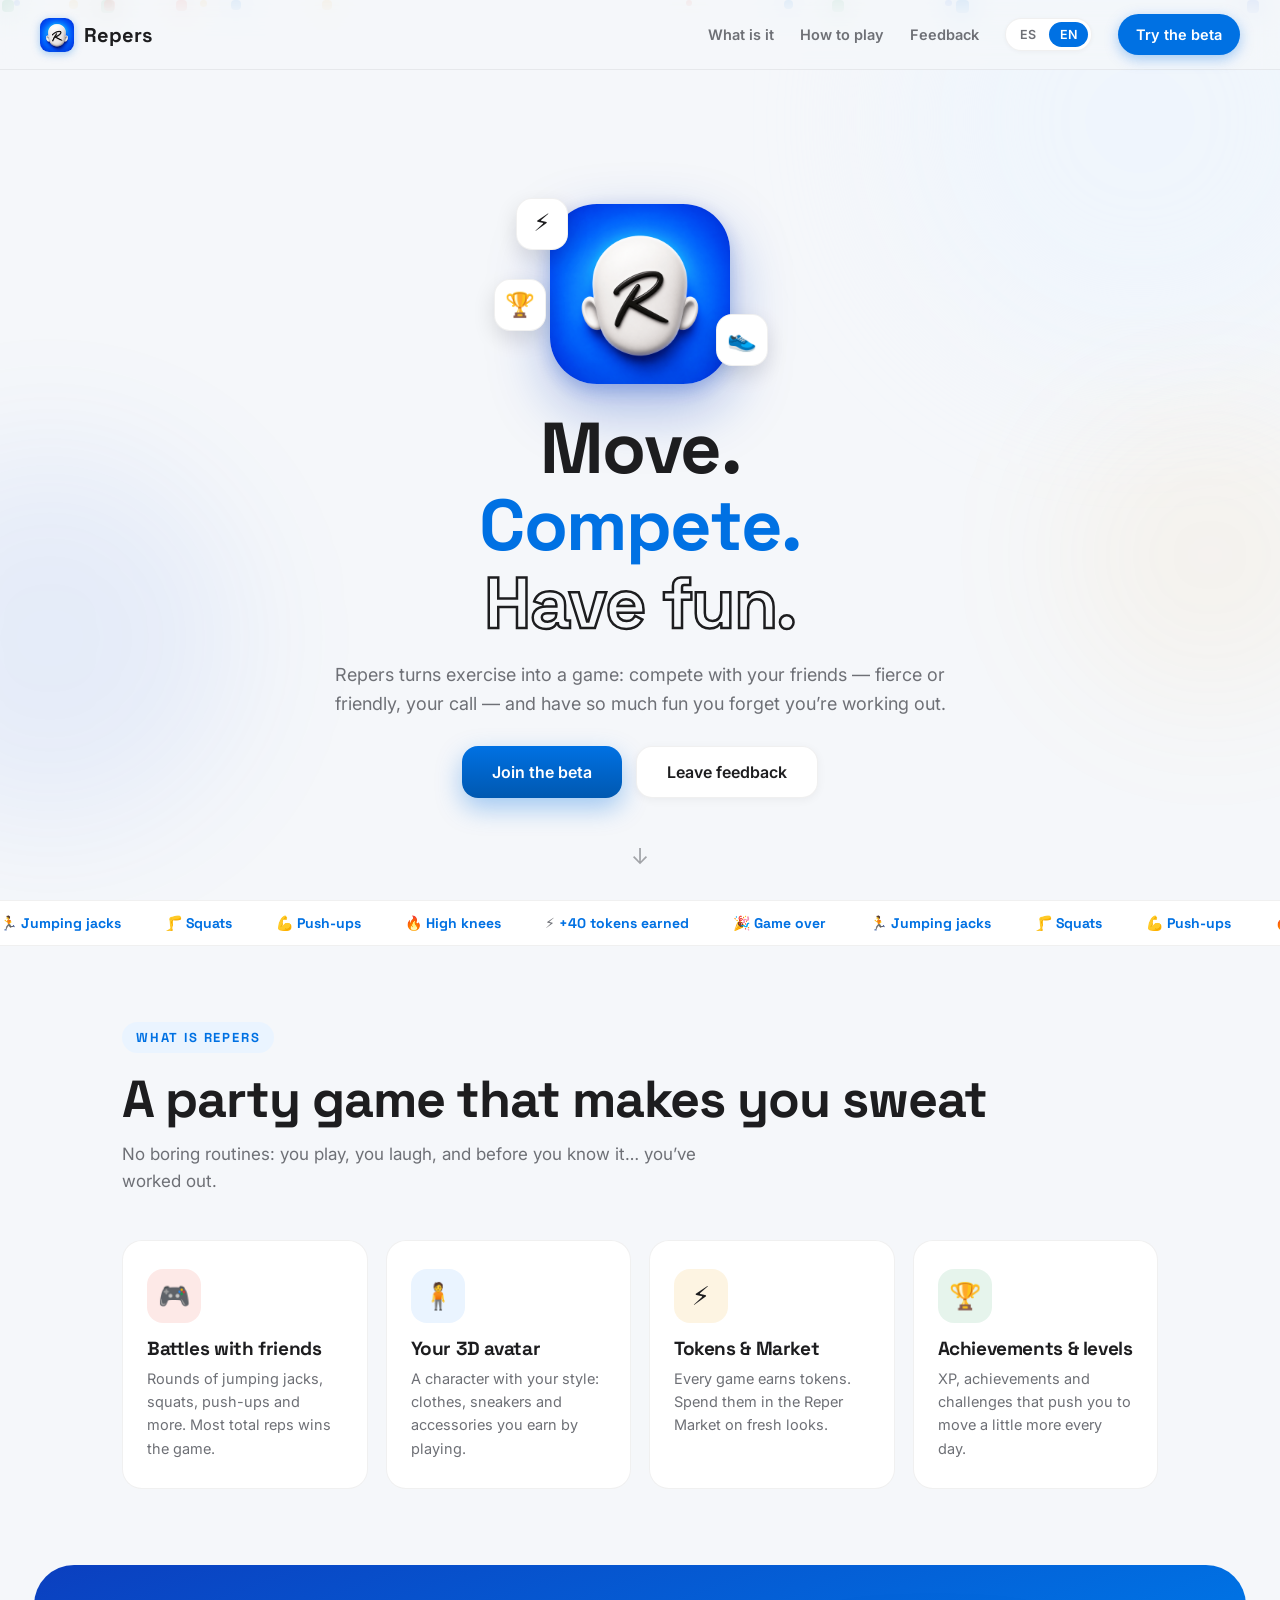
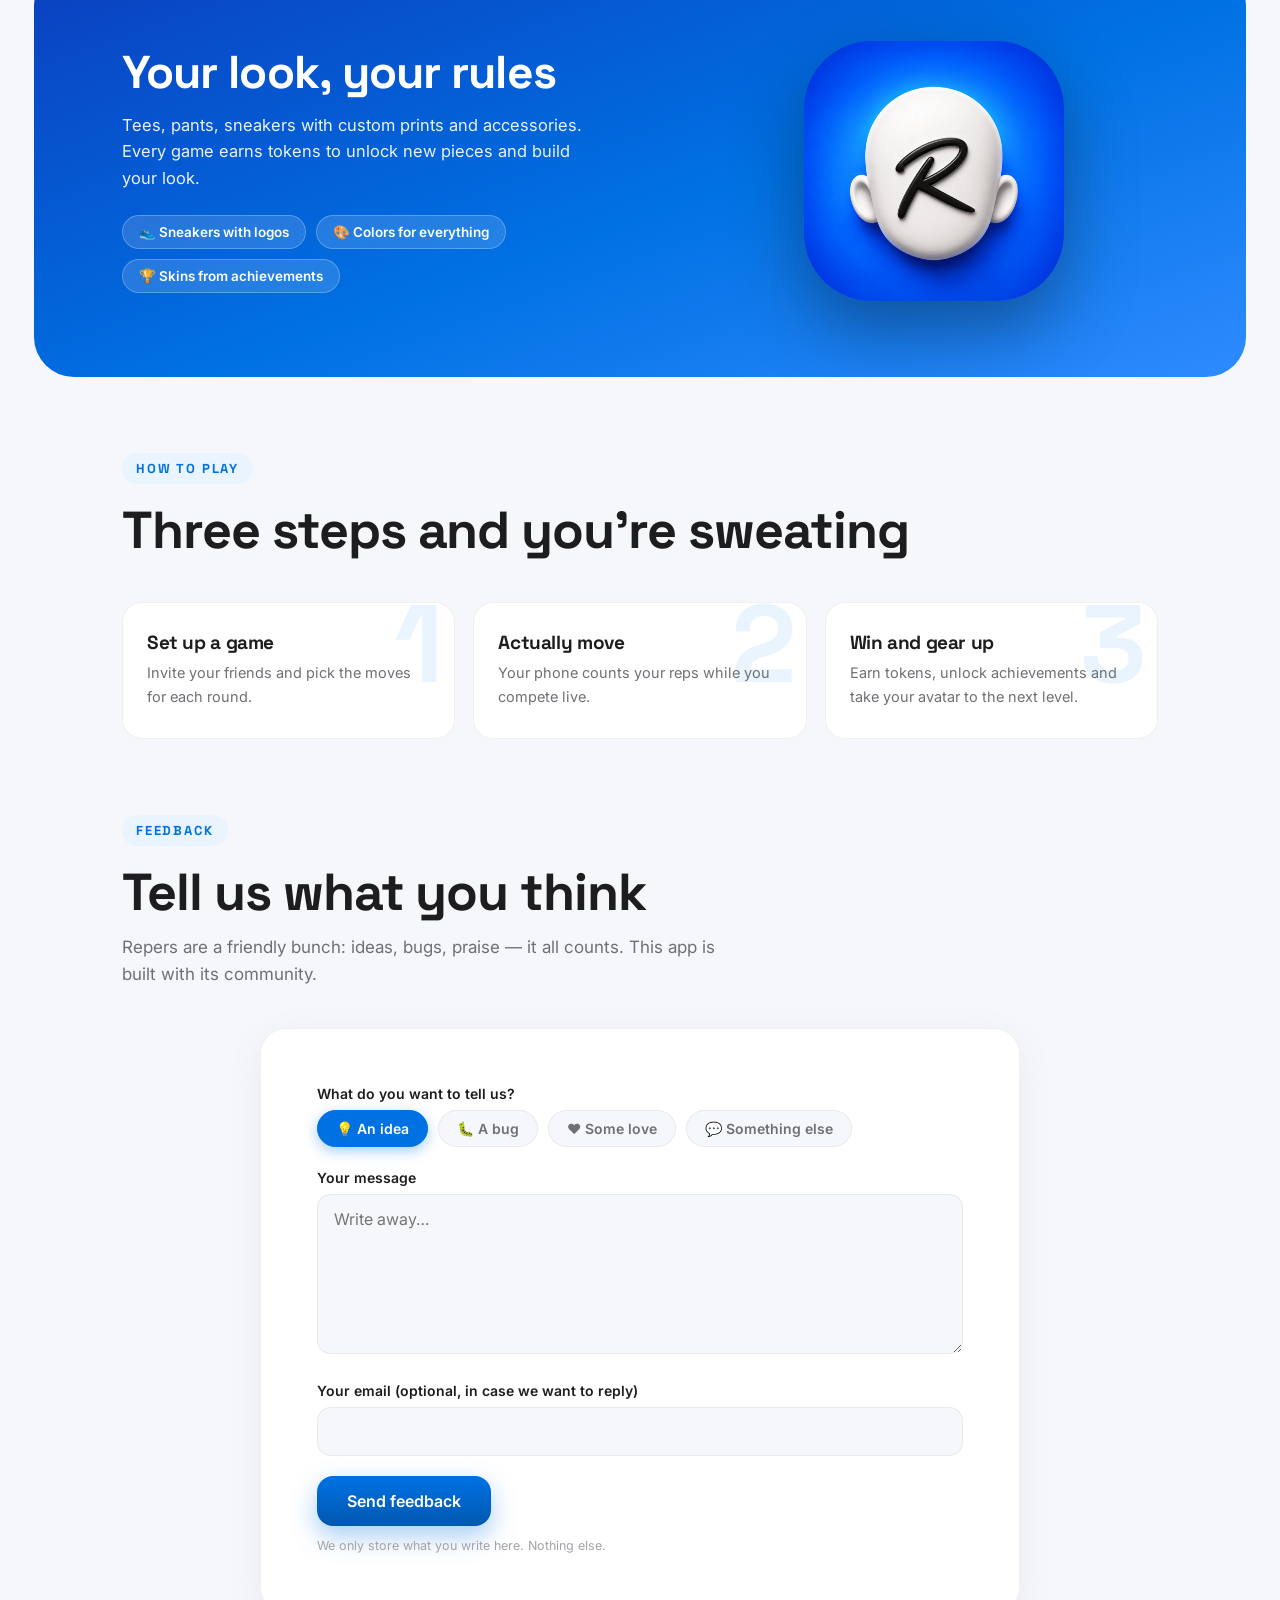
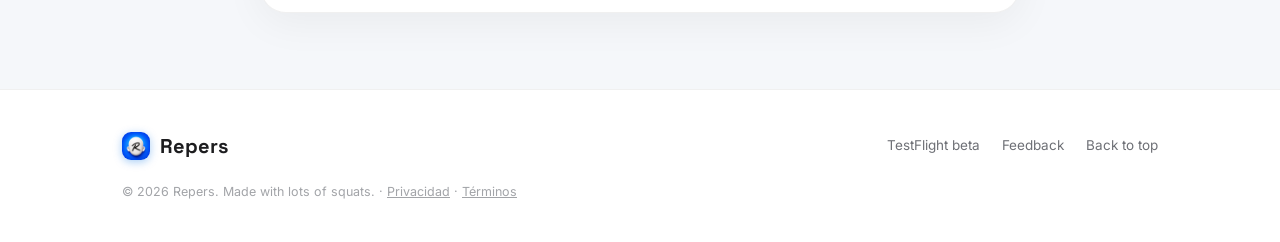
==== commit 0a865998: "Fix voseo + footer discreto + i18n keys" ====
--- a/index.html
+++ b/index.html
@@ -227,11 +227,15 @@
       <div class="footer-links">
         <a href="beta.html" data-keep-lang data-i18n="foot.beta">Beta en TestFlight</a>
         <a href="#feedback" data-i18n="foot.fb">Feedback</a>
-        <a href="privacy.html" data-keep-lang data-i18n="foot.privacy">Privacidad</a>
-        <a href="terms.html" data-keep-lang data-i18n="foot.terms">Términos</a>
         <a href="#top" data-i18n="foot.top">Volver arriba</a>
       </div>
-      <p class="footer-note" data-i18n="foot.note">© 2026 Repers. Hecho con muchas sentadillas.</p>
+      <p class="footer-note">
+        <span data-i18n="foot.note">© 2026 Repers. Hecho con muchas sentadillas.</span>
+        <span class="footer-legal">
+          · <a href="privacy.html" data-keep-lang data-i18n="foot.privacy">Privacidad</a>
+          · <a href="terms.html" data-keep-lang data-i18n="foot.terms">Términos</a>
+        </span>
+      </p>
     </div>
   </footer>
 
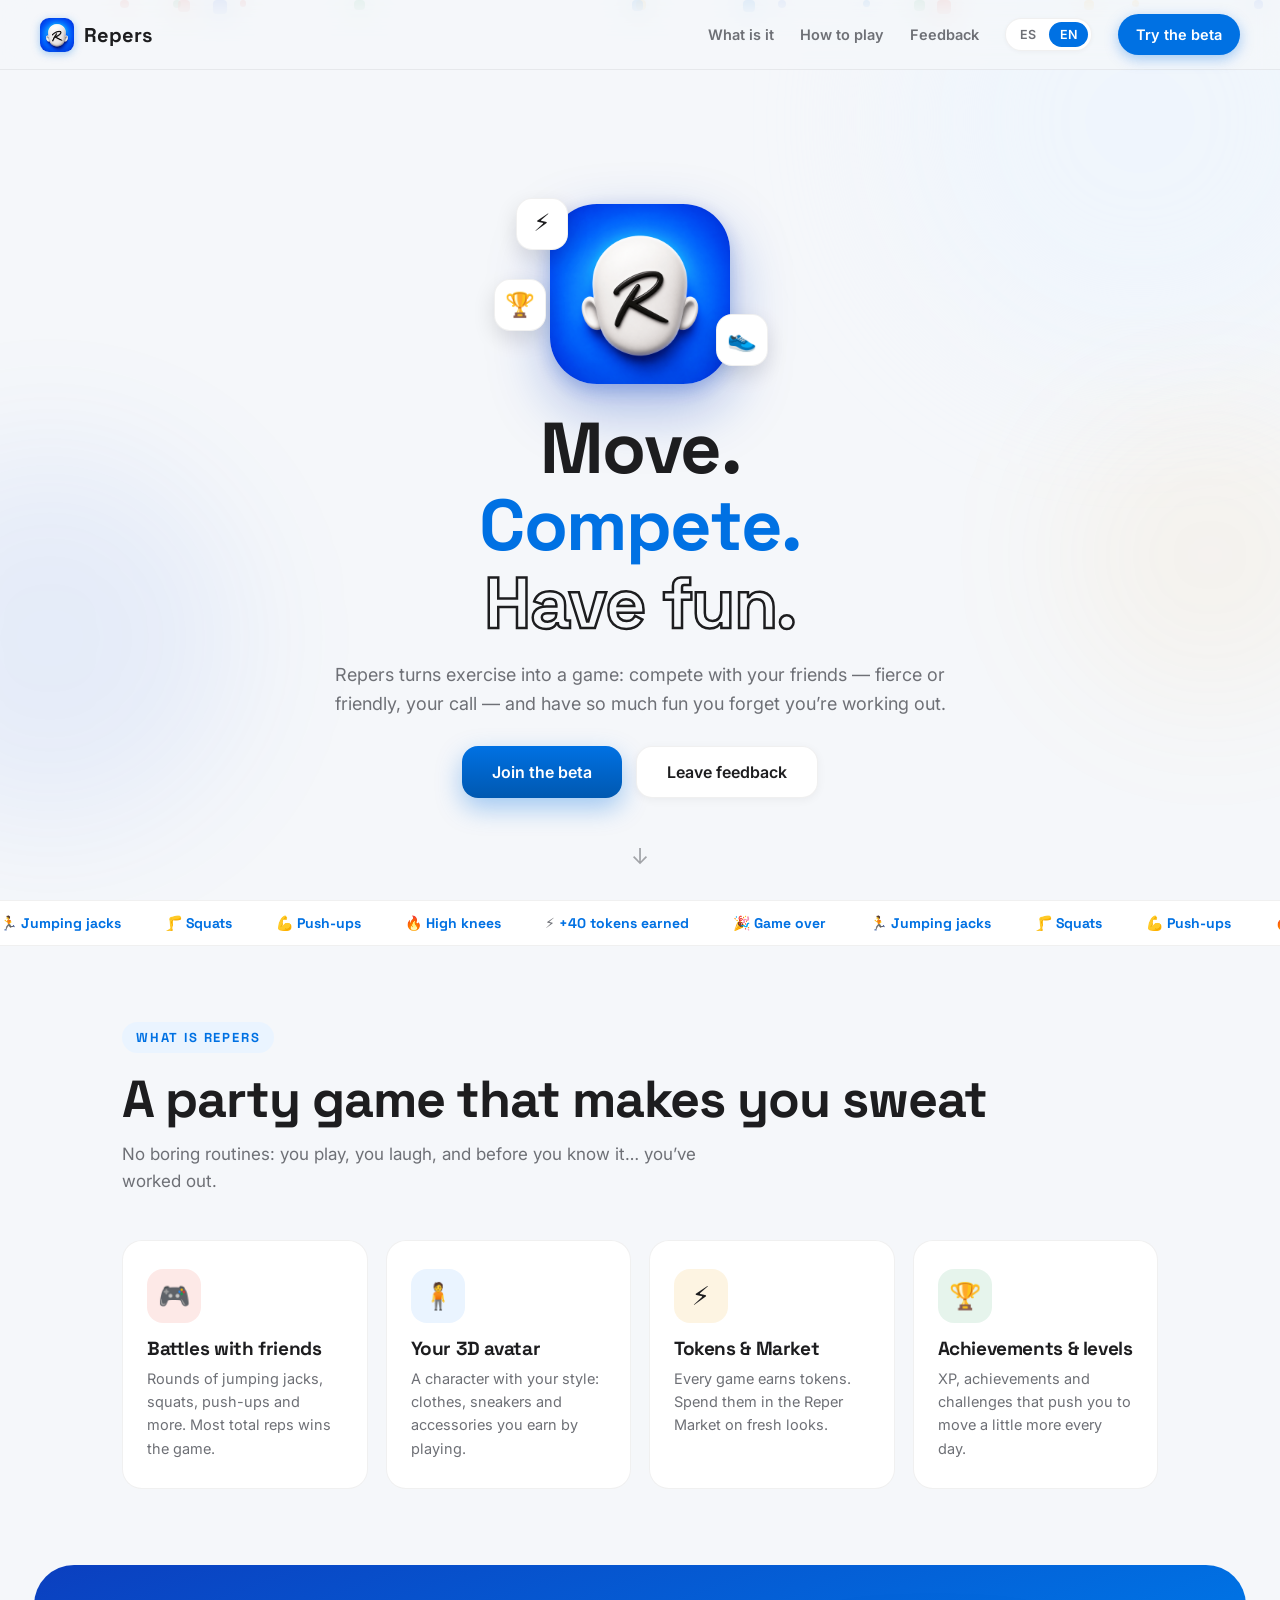
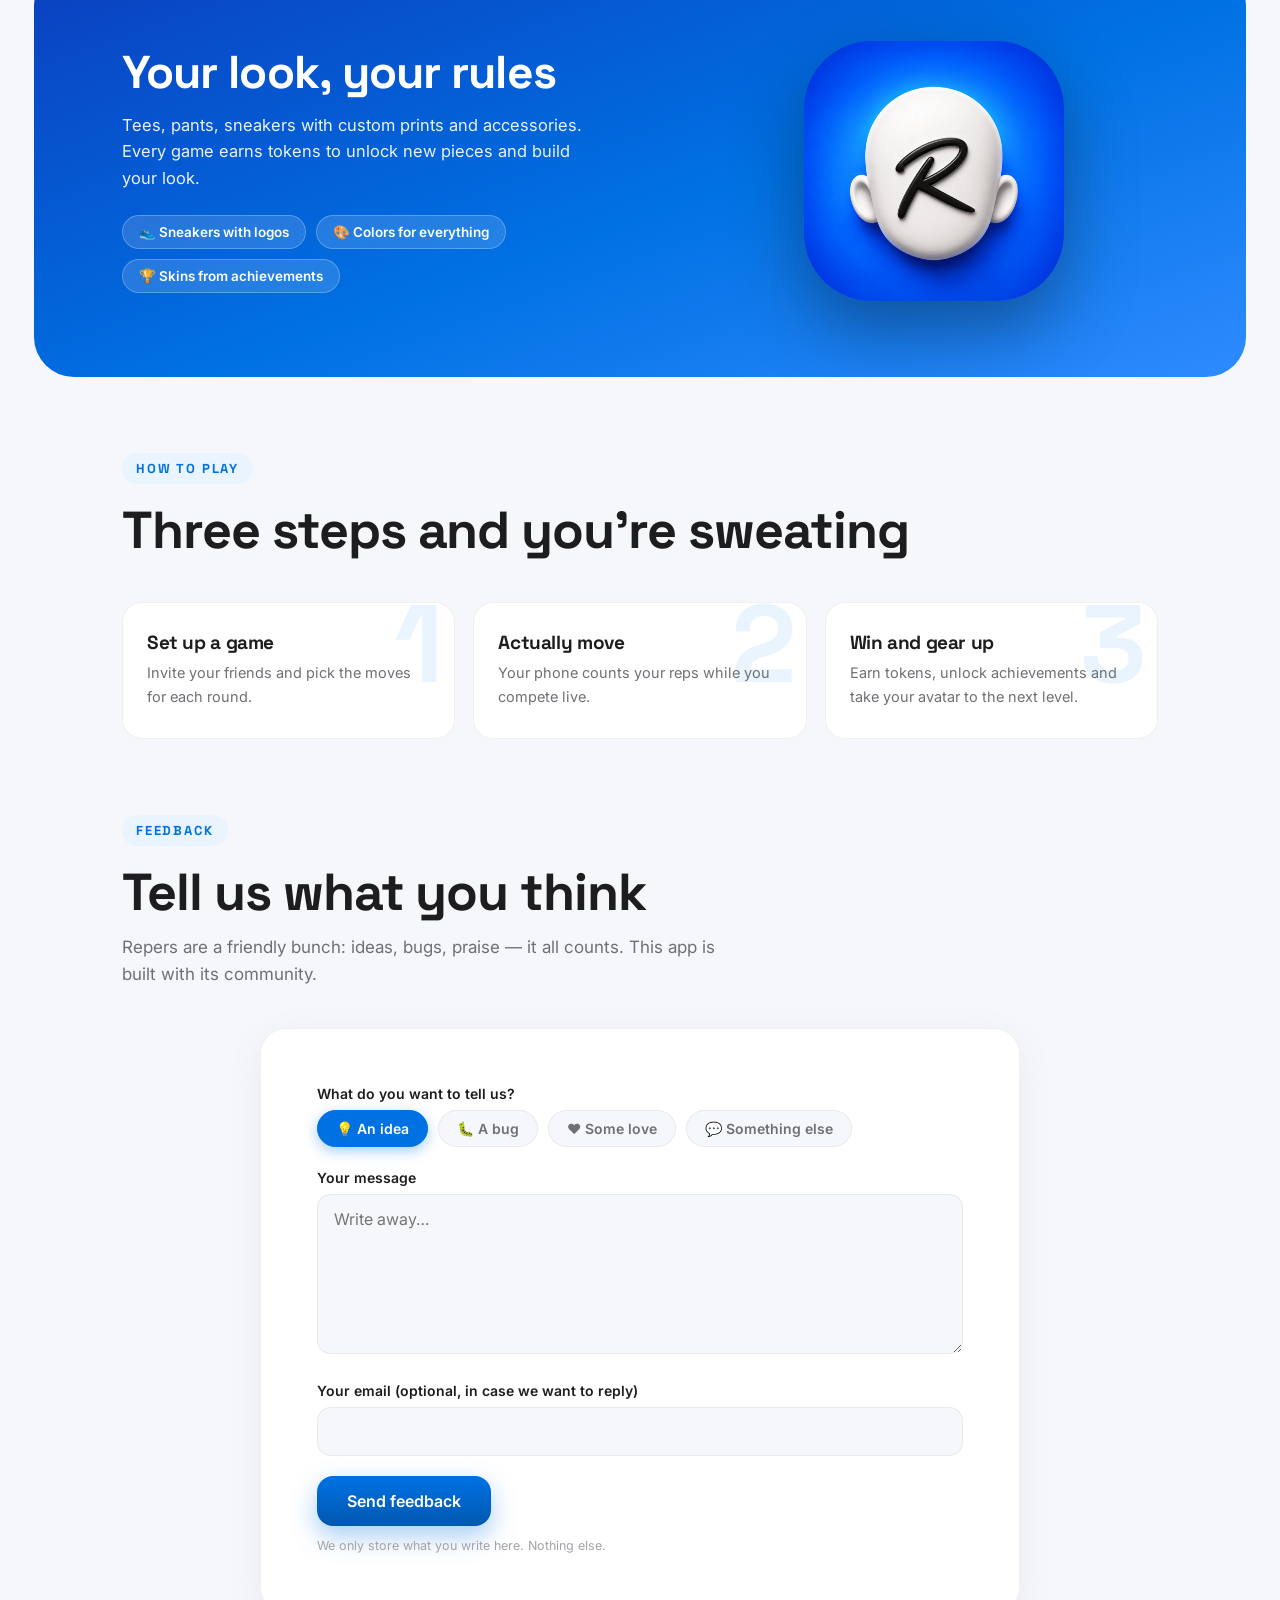
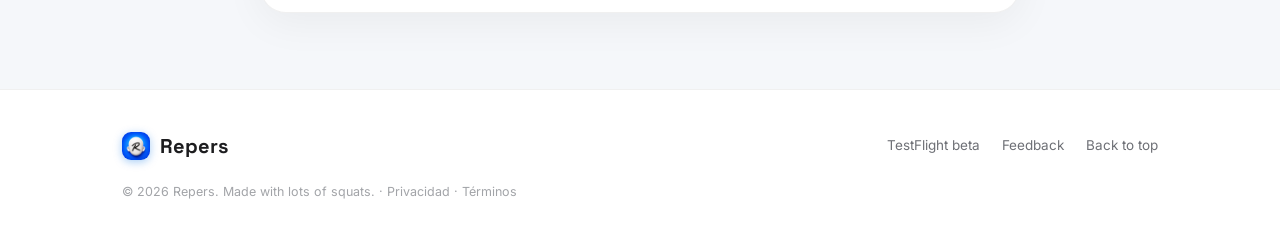
==== commit fdc10b05: "Fix i18n keys + remove underline on footer legal links" ====
--- a/index.html
+++ b/index.html
@@ -232,8 +232,8 @@
       <p class="footer-note">
         <span data-i18n="foot.note">© 2026 Repers. Hecho con muchas sentadillas.</span>
         <span class="footer-legal">
-          · <a href="privacy.html" data-keep-lang data-i18n="foot.privacy">Privacidad</a>
-          · <a href="terms.html" data-keep-lang data-i18n="foot.terms">Términos</a>
+          · <a href="privacy.html" style="color:inherit;text-decoration:none" data-keep-lang data-i18n="foot.privacy">Privacidad</a>
+          · <a href="terms.html" style="color:inherit;text-decoration:none" data-keep-lang data-i18n="foot.terms">Términos</a>
         </span>
       </p>
     </div>
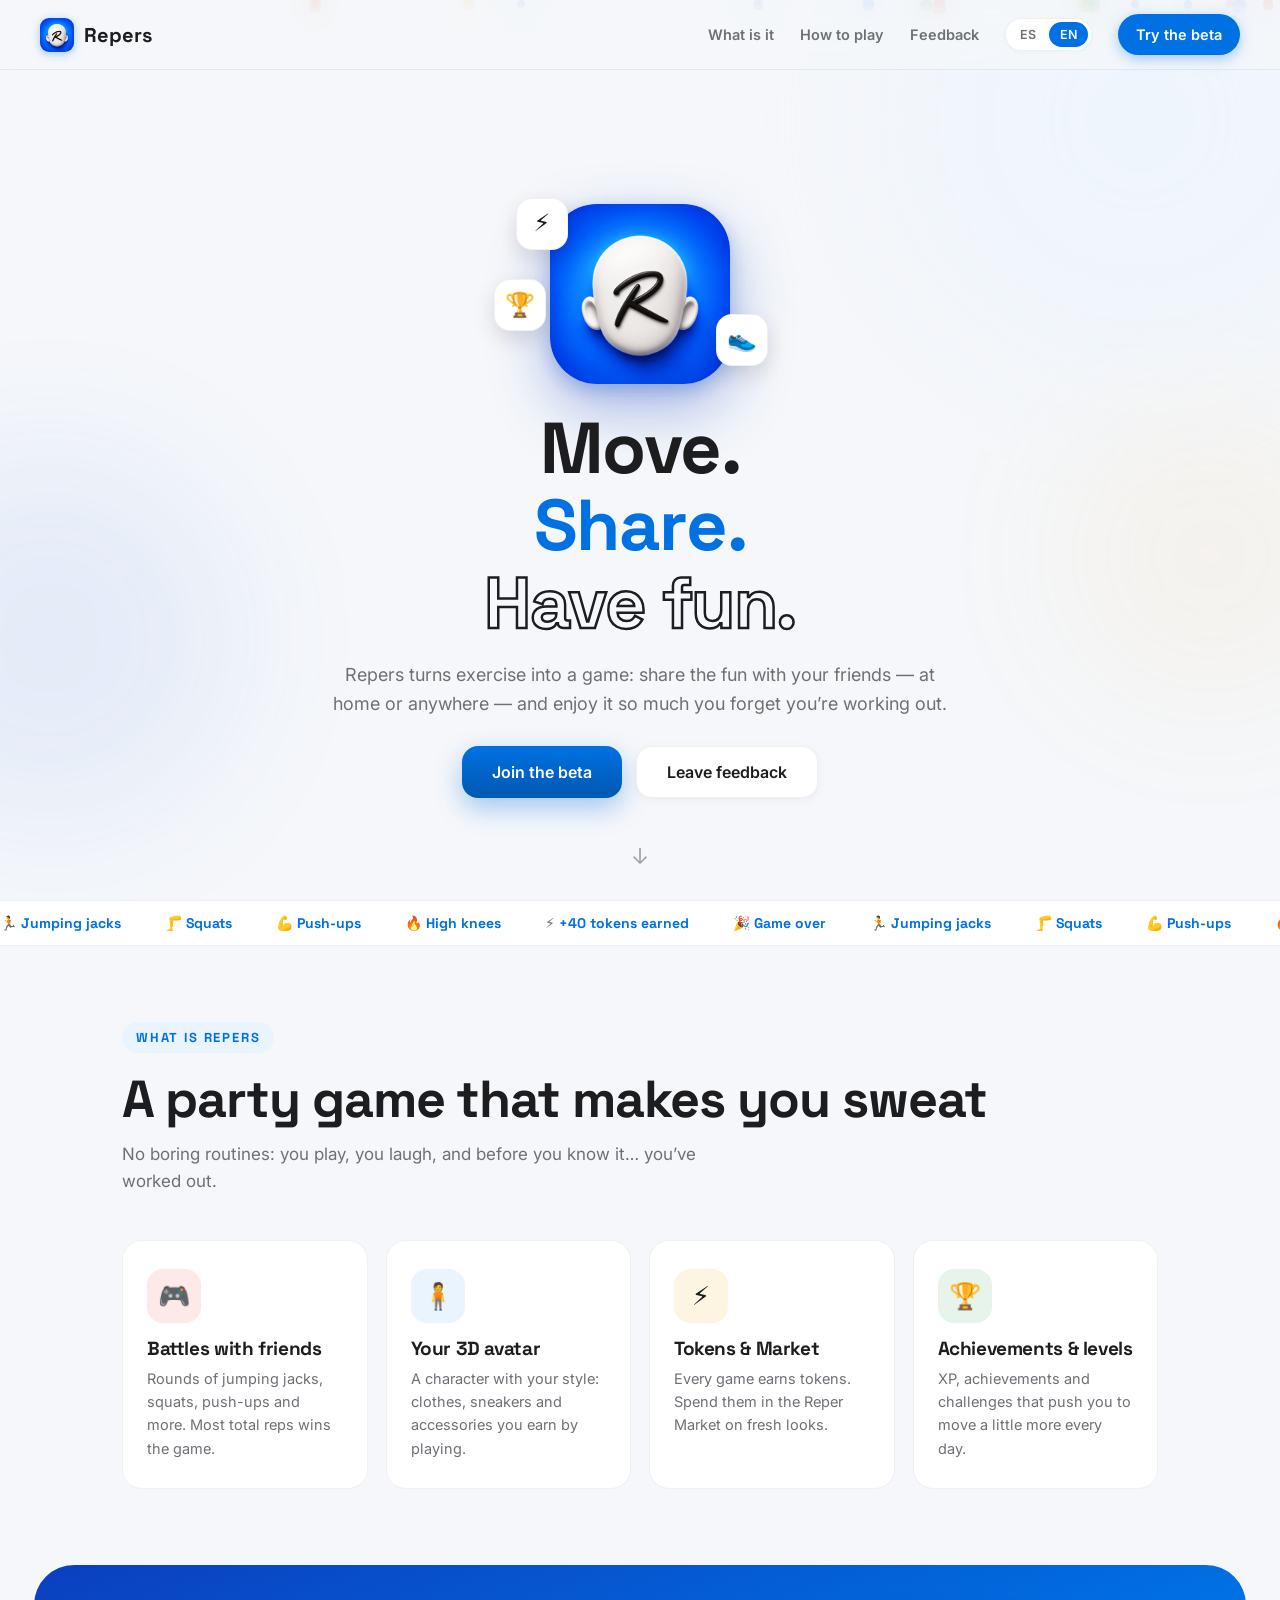
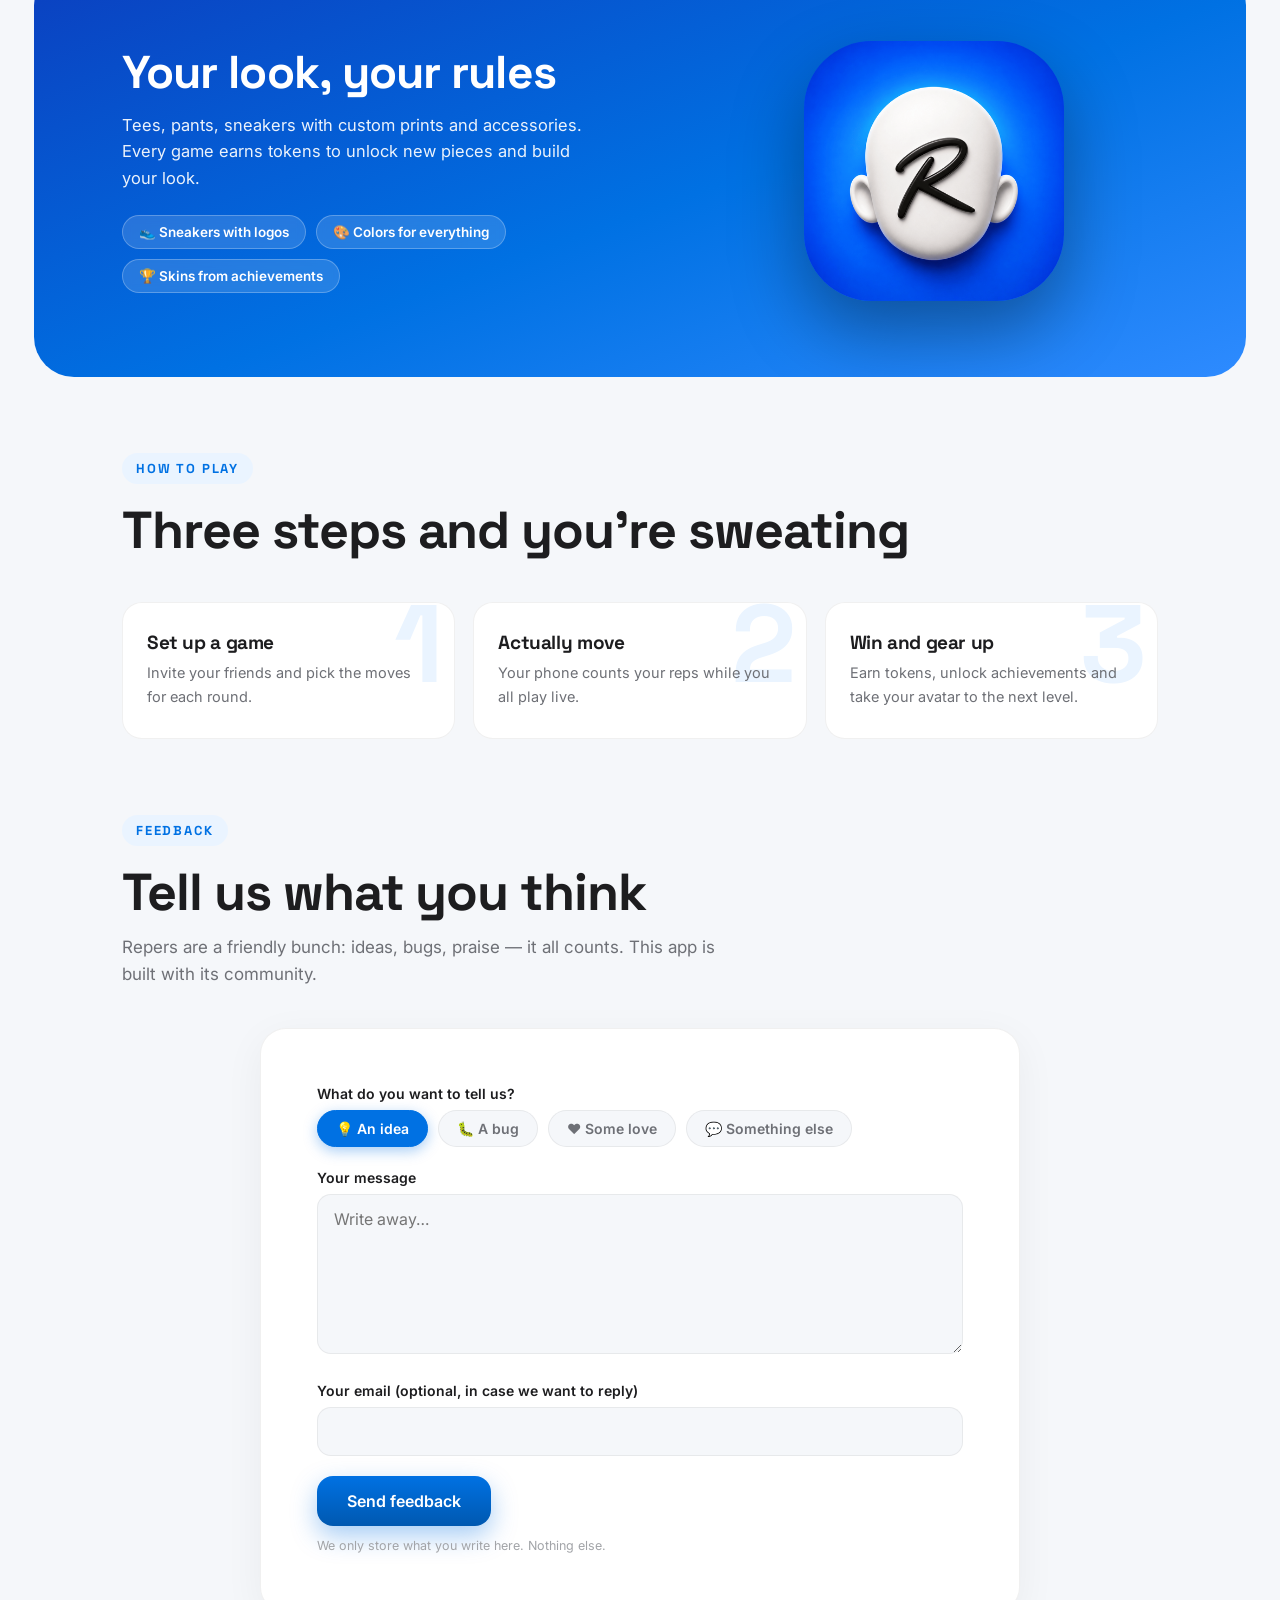
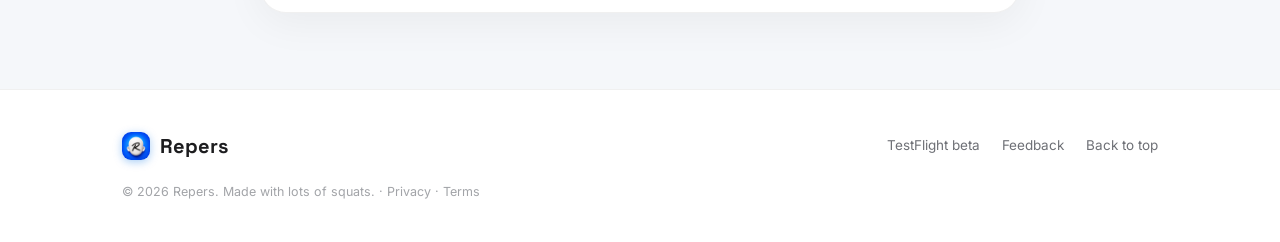
==== commit 4f14ac2f: "Eslogan nuevo: Muévete. Comparte. Diviértete. / Move. Share. Have fun. Reemplaza 'Compite/Compete' e" ====
--- a/index.html
+++ b/index.html
@@ -3,11 +3,11 @@
 <head>
   <meta charset="UTF-8">
   <meta name="viewport" content="width=device-width, initial-scale=1.0">
-  <title>Repers — Muévete. Compite. Diviértete.</title>
-  <meta name="description" content="Repers convierte el ejercicio en un juego: compite con tus amigos y diviértete tanto que ni te das cuenta de que estás entrenando.">
+  <title>Repers — Muévete. Comparte. Diviértete.</title>
+  <meta name="description" content="Repers convierte el ejercicio en un juego: comparte la partida con tus amigos y diviértete tanto que ni te das cuenta de que estás entrenando.">
   <link rel="icon" type="image/png" href="img/favicon.png">
   <link rel="apple-touch-icon" href="img/apple-touch-icon.png">
-  <meta property="og:title" content="Repers — Muévete. Compite. Diviértete.">
+  <meta property="og:title" content="Repers — Muévete. Comparte. Diviértete.">
   <meta property="og:description" content="Retos de movimiento con amigos, avatar 3D y recompensas por cada repetición.">
   <meta property="og:image" content="img/logo-480.png">
   <link rel="preconnect" href="https://fonts.googleapis.com">
@@ -52,12 +52,12 @@
     </div>
     <h1>
       <span class="line"><span data-i18n="hero.l1">Muévete.</span></span>
-      <span class="line"><span data-i18n="hero.l2">Compite.</span></span>
+      <span class="line"><span data-i18n="hero.l2">Comparte.</span></span>
       <span class="line"><span data-i18n="hero.l3">Diviértete.</span></span>
     </h1>
     <p class="hero-sub" data-i18n="hero.sub">
-      Repers convierte el ejercicio en un juego: compite con tus amigos —amistoso o en serio,
-      como te guste— y diviértete tanto que ni te das cuenta de que estás entrenando.
+      Repers convierte el ejercicio en un juego: comparte la partida con tus amigos —en casa
+      o donde sea— y diviértete tanto que ni te das cuenta de que estás entrenando.
     </p>
     <div class="hero-ctas">
       <a class="btn btn-primary" href="beta.html" data-keep-lang data-i18n="hero.cta1">Únete a la beta</a>
@@ -170,7 +170,7 @@
         </div>
         <div class="step reveal">
           <h3 data-i18n="how.2.t">Muévete de verdad</h3>
-          <p data-i18n="how.2.p">El teléfono cuenta tus repeticiones mientras compites en vivo.</p>
+          <p data-i18n="how.2.p">El teléfono cuenta tus repeticiones mientras juegan en vivo.</p>
         </div>
         <div class="step reveal">
           <h3 data-i18n="how.3.t">Gana y equípate</h3>
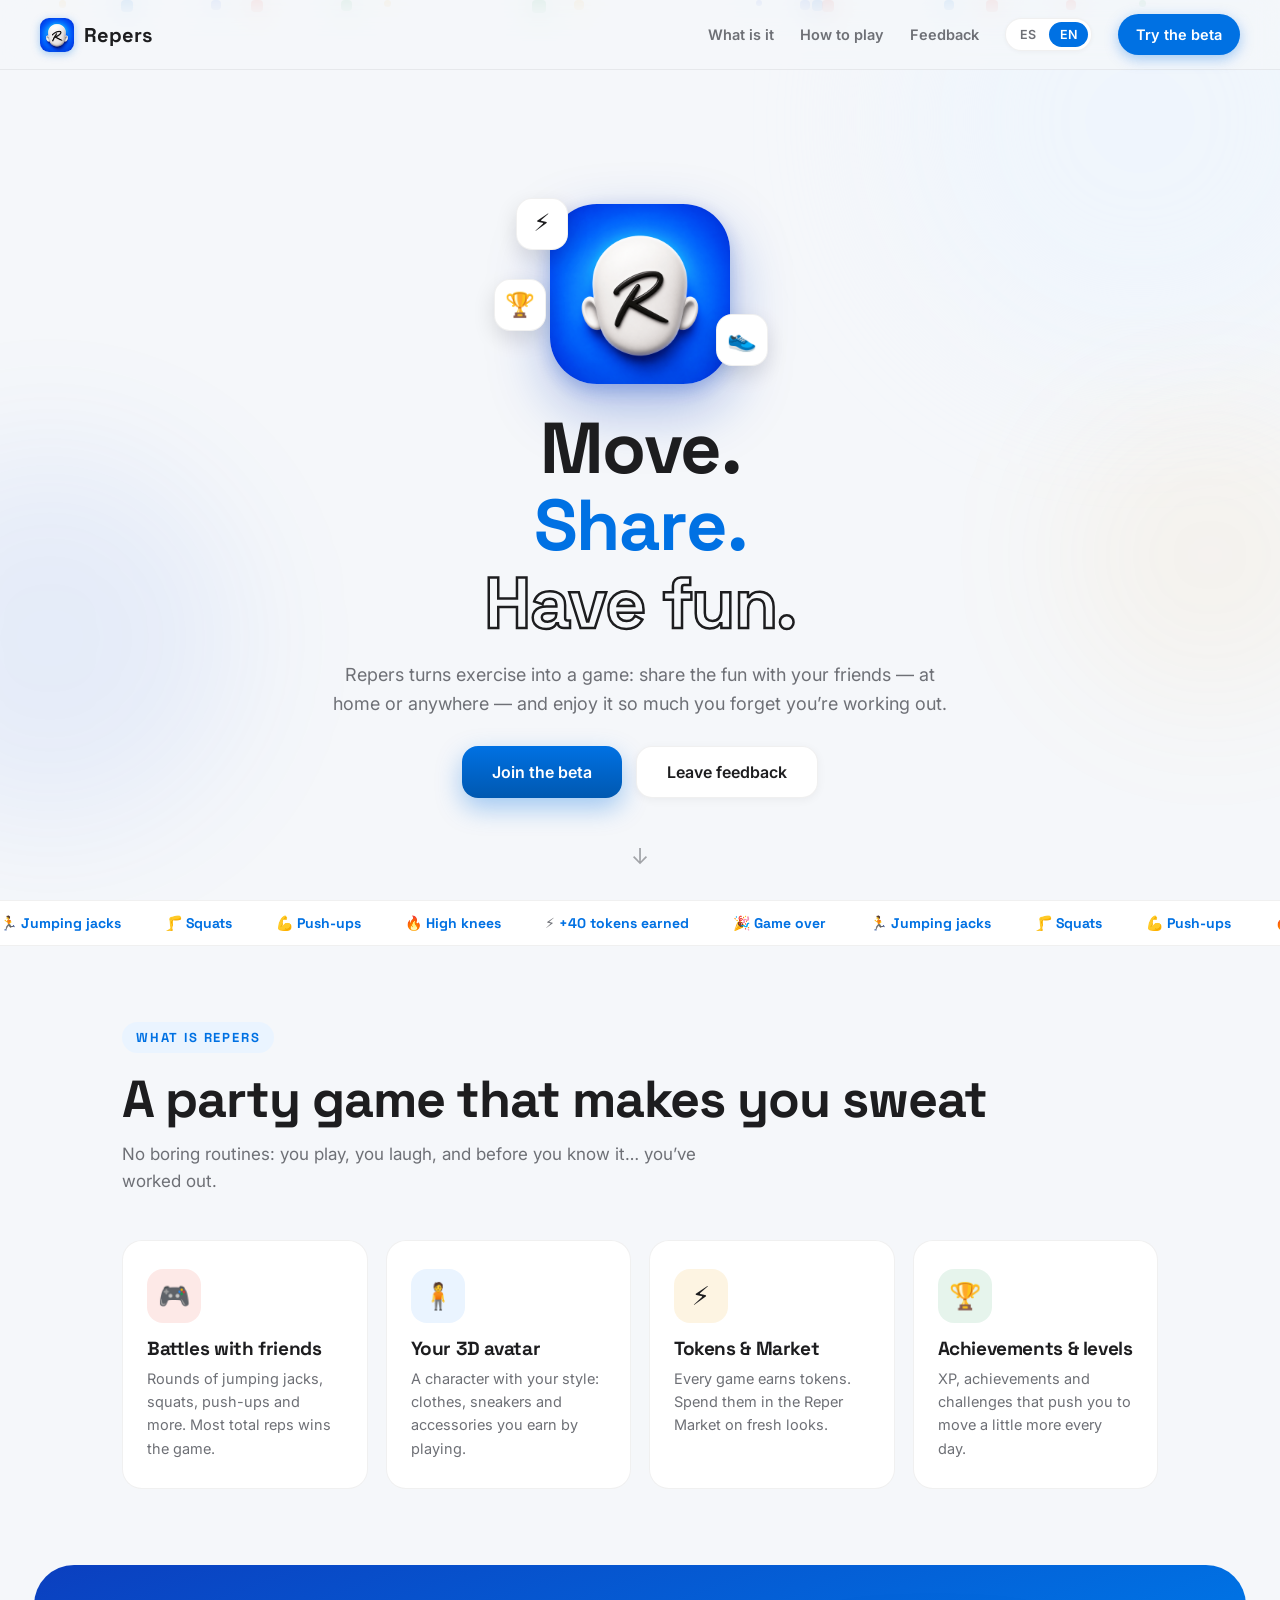
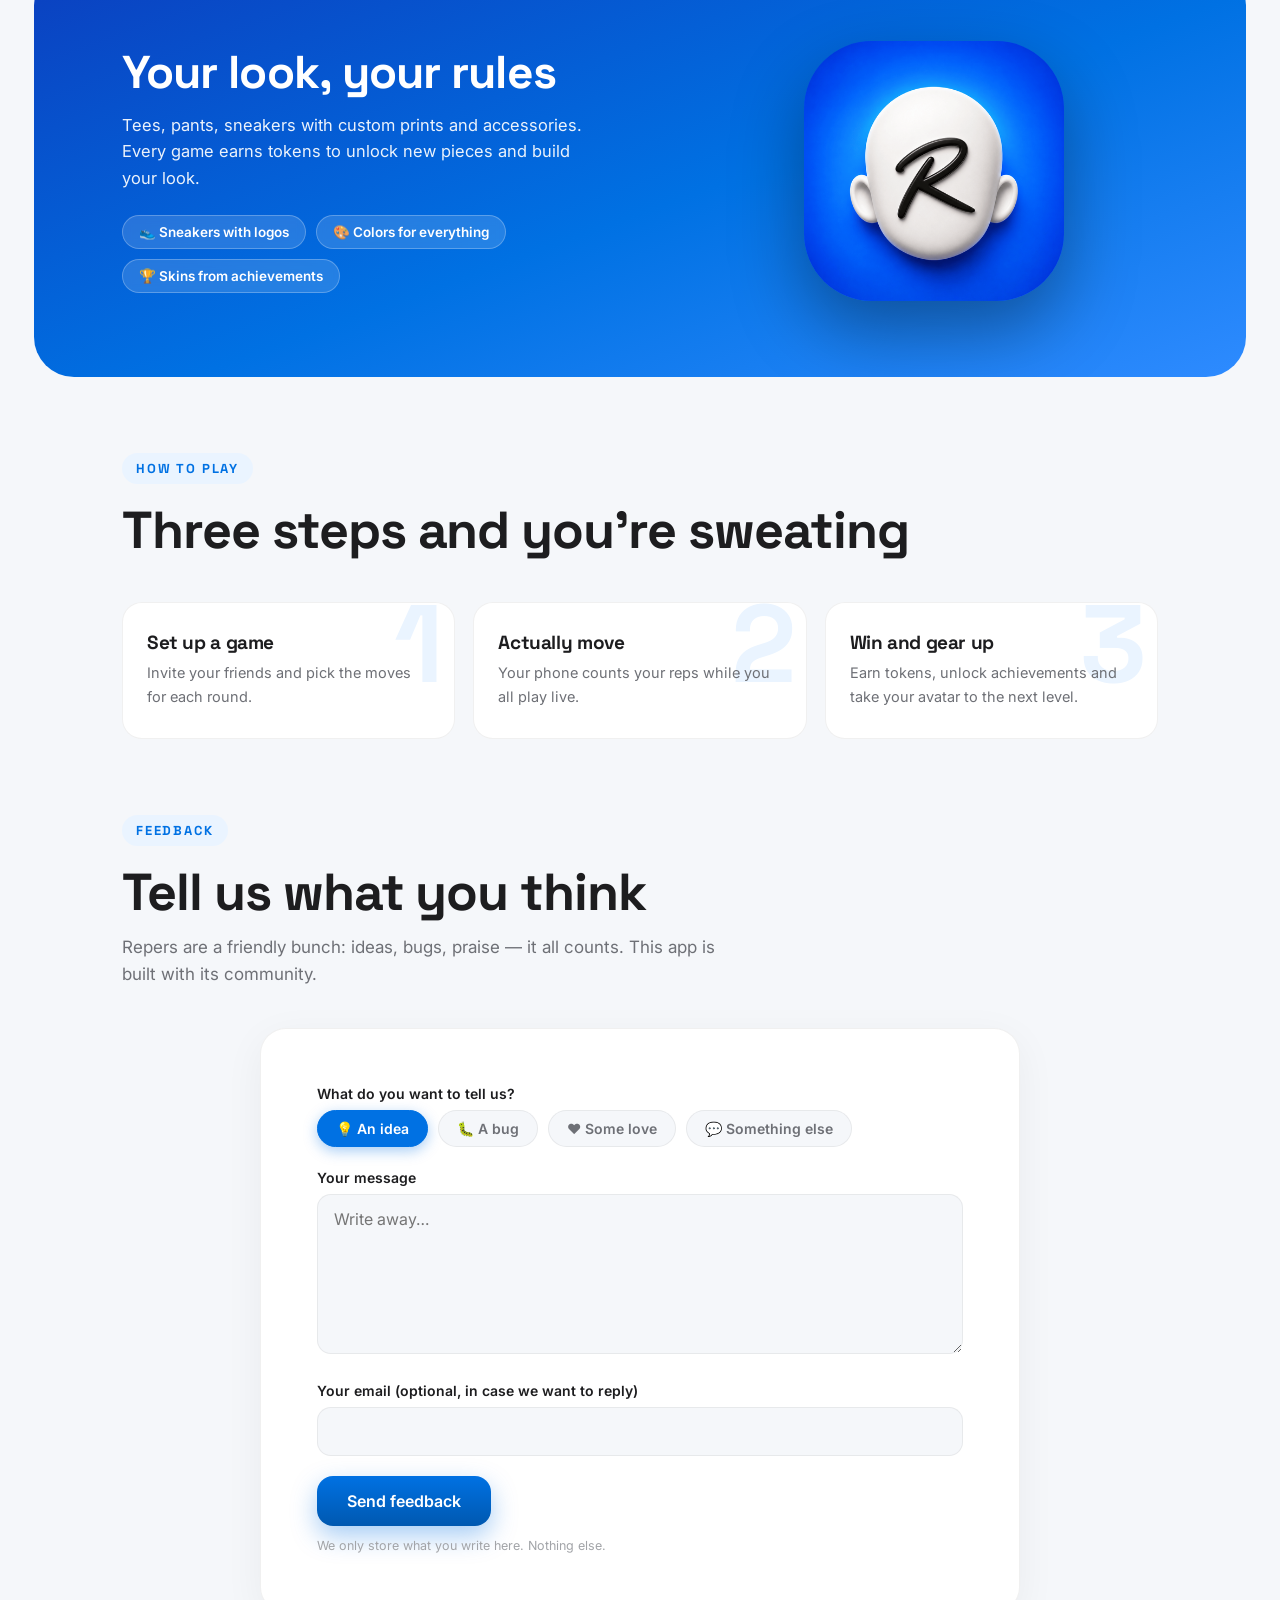
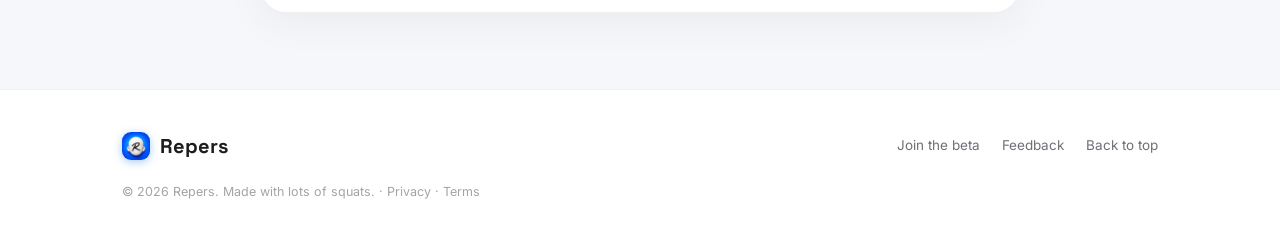
==== commit c7d8db29: "Beta: sistema operativo; Android en Términos y Privacidad" ====
--- a/index.html
+++ b/index.html
@@ -225,7 +225,7 @@
         <img src="img/favicon.png" alt="" width="28" height="28"> Repers
       </a>
       <div class="footer-links">
-        <a href="beta.html" data-keep-lang data-i18n="foot.beta">Beta en TestFlight</a>
+        <a href="beta.html" data-keep-lang data-i18n="foot.beta">Únete a la beta</a>
         <a href="#feedback" data-i18n="foot.fb">Feedback</a>
         <a href="#top" data-i18n="foot.top">Volver arriba</a>
       </div>
--- a/styles.css
+++ b/styles.css
@@ -307,6 +307,40 @@
   font-size: 14px; color: var(--accent-dark); max-width: 560px;
 }
 
+/* Inscripción a la beta (8/11/2026) */
+/* Formulario de la beta: mismo ritmo en todo (etiqueta→recuadro 8 px, bloque→bloque 22 px) */
+.beta-form {
+  width: 100%; max-width: 460px; margin: 34px auto 0; text-align: left;
+  padding: clamp(26px, 4vw, 38px); border-radius: 24px;
+}
+.beta-form .field-label { font: 600 14px var(--font-body); color: var(--ink); letter-spacing: -0.01em; margin: 0 0 8px; }
+.beta-form .chip-row { margin: 0 0 22px; gap: 8px; justify-content: center; }
+.beta-form .field-label.centrada { text-align: center; }
+.beta-form .chip-btn { padding: 10px 22px; font-size: 15px; }
+.beta-form .form-row { margin: 0 0 22px; }
+.beta-form input[type="text"], .beta-form input[type="email"] {
+  height: 50px; padding: 0 16px; font-size: 16px; border-radius: 14px;
+}
+.beta-form input::placeholder { color: var(--ink-faint); }
+.field-hint { font: 400 13px/1.45 var(--font-body); color: var(--ink-soft); margin: 8px 2px 0; }
+.check-row {
+  display: flex; gap: 12px; align-items: flex-start; margin: 0 0 24px; cursor: pointer;
+  font: 400 13.5px/1.5 var(--font-body); color: var(--ink-soft);
+}
+.check-row input {
+  appearance: none; -webkit-appearance: none; flex: none; width: 20px; height: 20px; margin: 0;
+  border: 1.5px solid rgba(0,0,0,0.18); border-radius: 6px; background: var(--bg); cursor: pointer;
+  transition: background-color 0.2s, border-color 0.2s, box-shadow 0.2s;
+}
+.check-row input:hover { border-color: var(--accent); }
+.check-row input:focus-visible { outline: none; box-shadow: 0 0 0 4px rgba(0,113,227,0.12); border-color: var(--accent); }
+.check-row input:checked {
+  background: var(--accent) url("data:image/svg+xml,%3Csvg xmlns='http://www.w3.org/2000/svg' viewBox='0 0 20 20'%3E%3Cpath d='M5.5 10.5l3 3 6-7' fill='none' stroke='%23fff' stroke-width='2.2' stroke-linecap='round' stroke-linejoin='round'/%3E%3C/svg%3E") center / 16px no-repeat;
+  border-color: var(--accent);
+}
+.beta-form .btn { width: 100%; justify-content: center; font-size: 16px; padding: 16px 24px; border-radius: 14px; }
+.beta-form .form-msg { font-size: 14px; line-height: 1.45; text-align: center; }
+
 /* Confetti burst */
 .confetti-piece { position: fixed; width: 10px; height: 10px; z-index: 999; pointer-events: none; border-radius: 3px; }
 
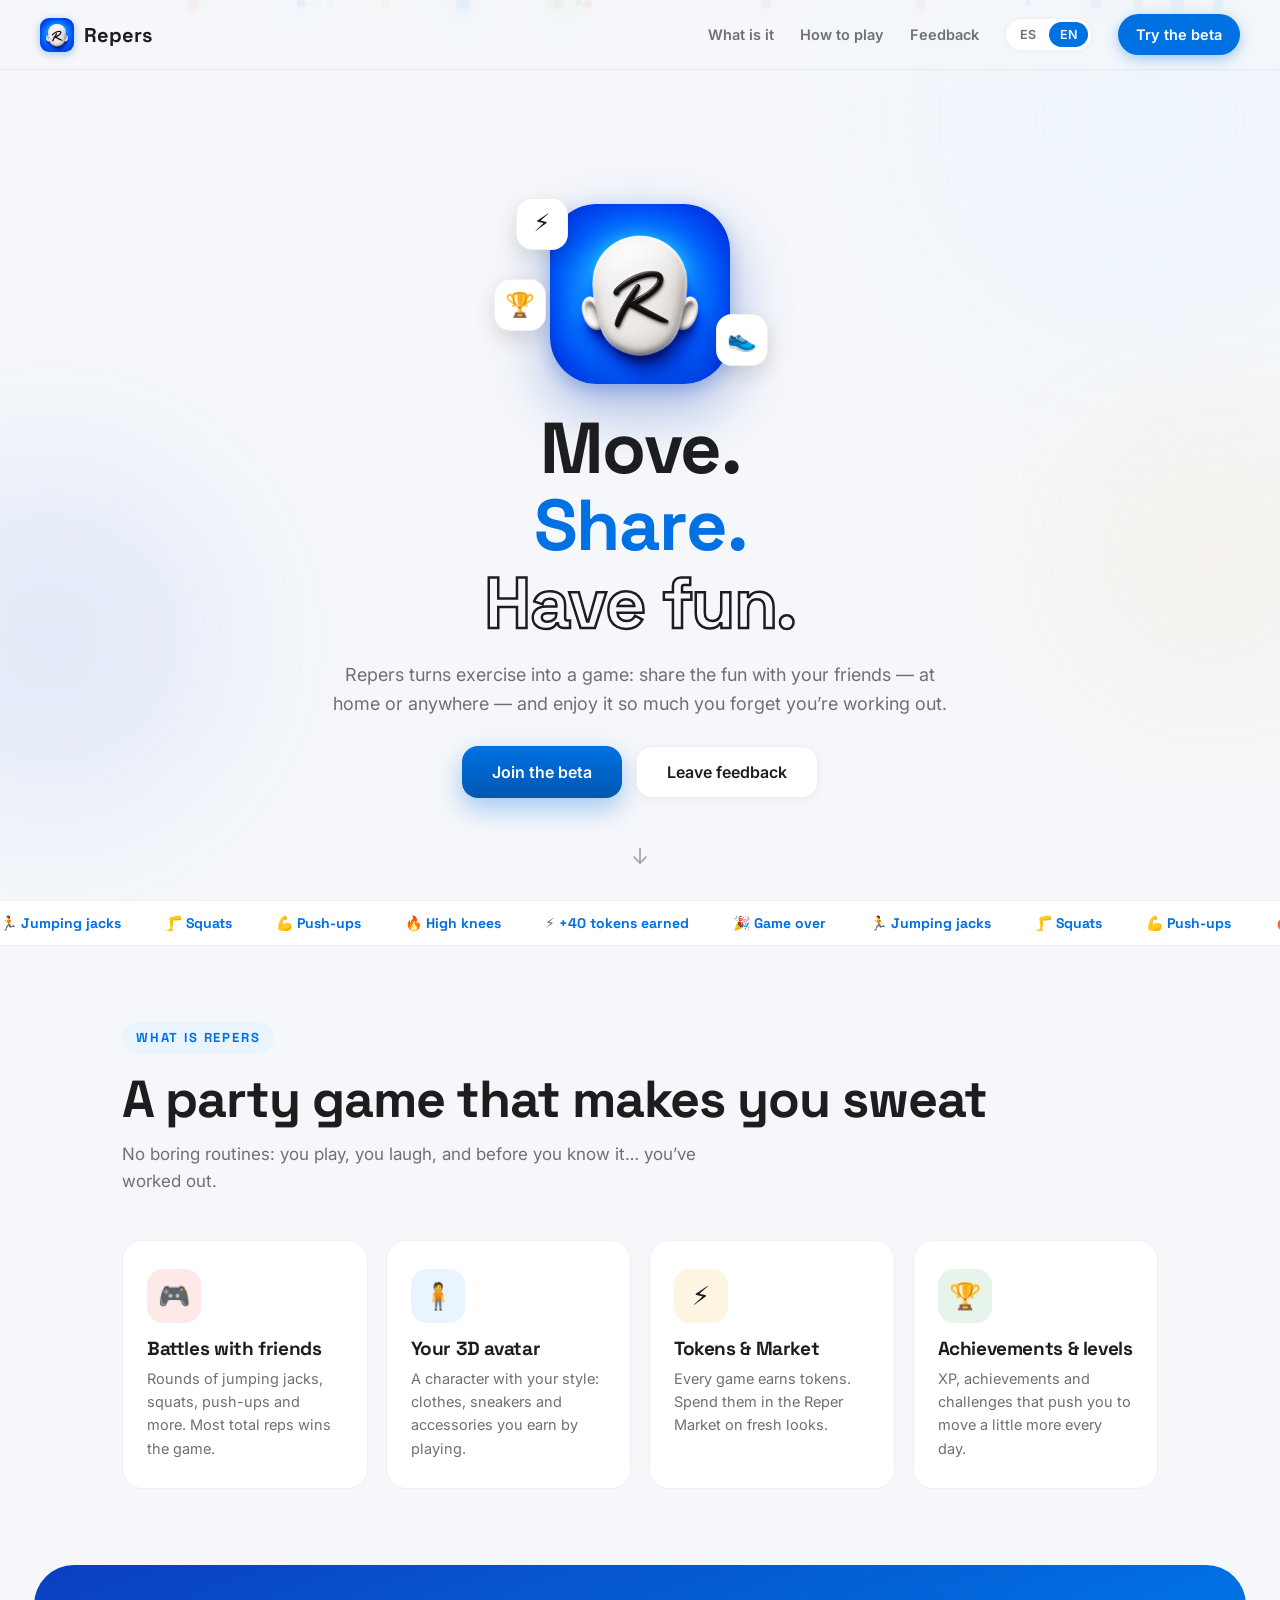
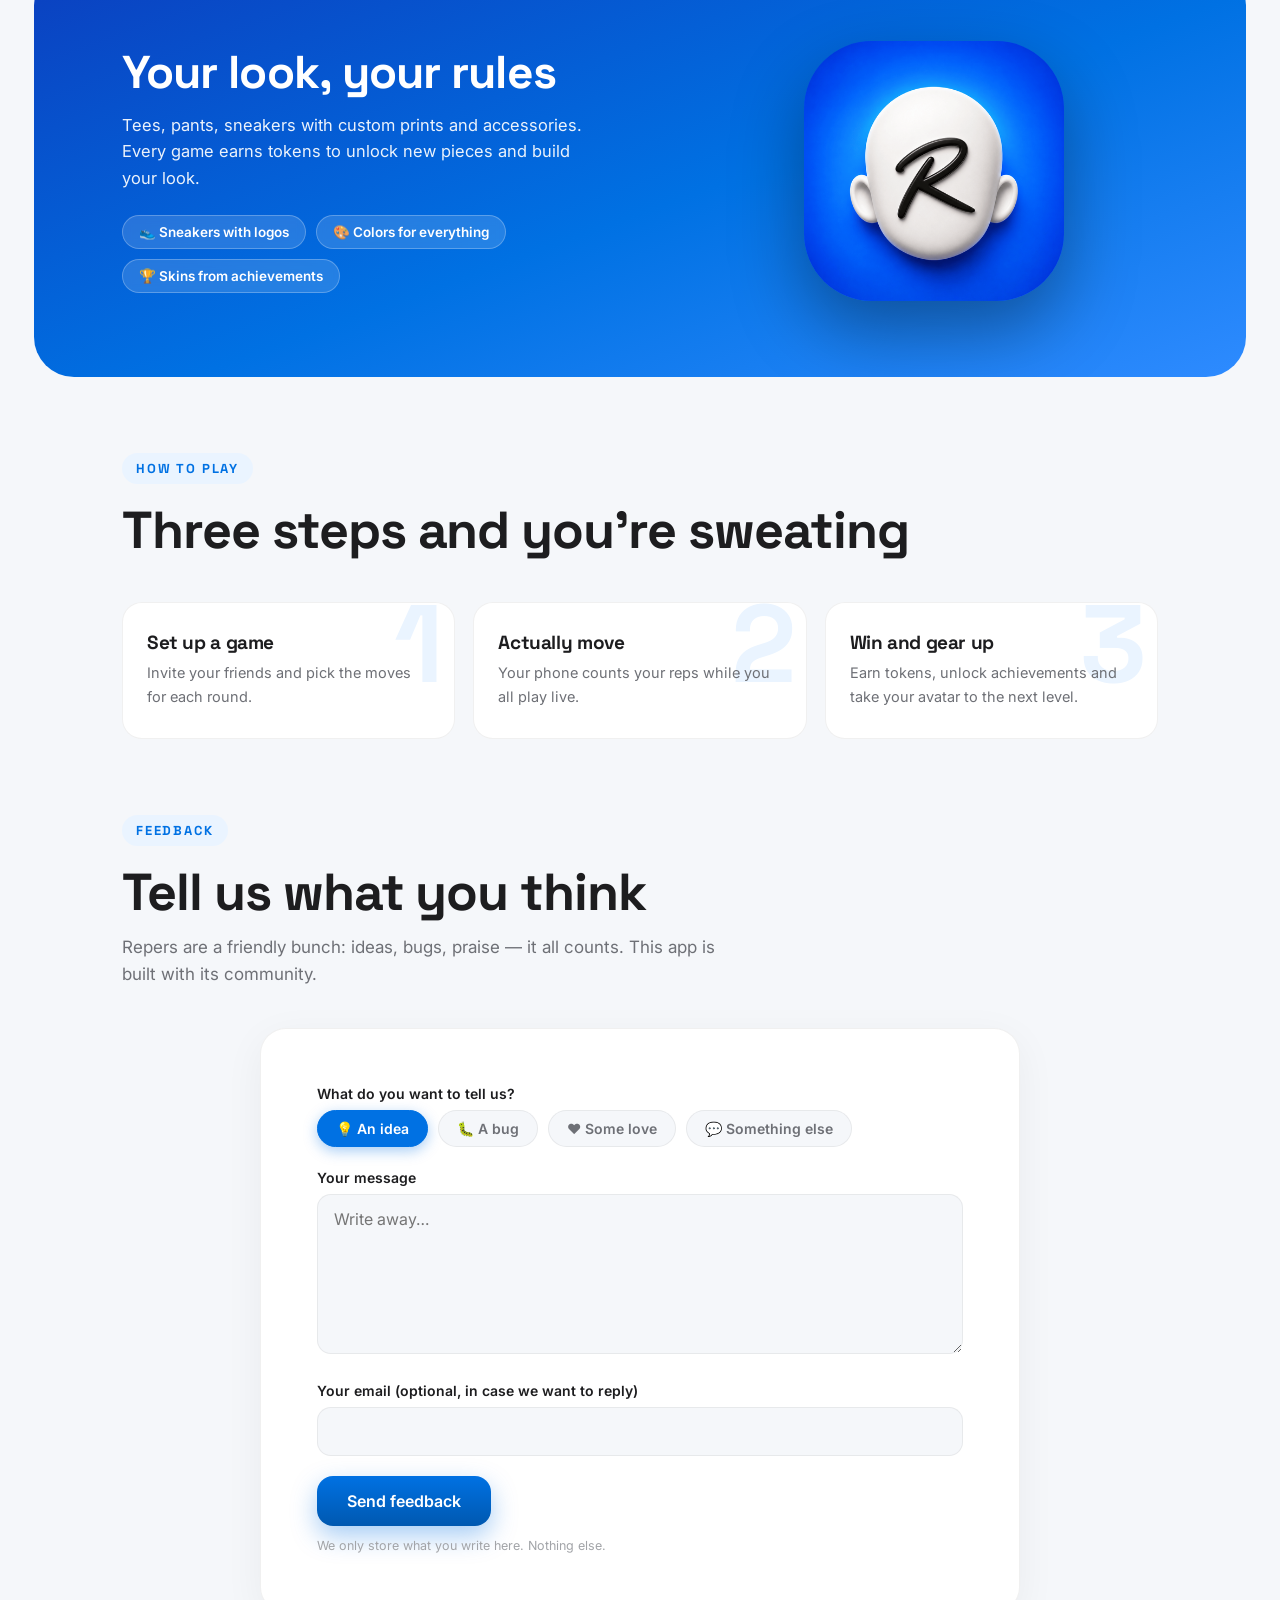
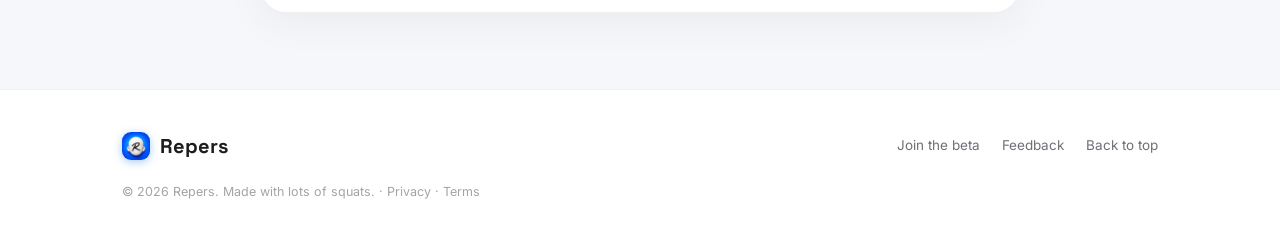
==== commit bccbc947: "Web: forzar estilos y textos nuevos" ====
--- a/index.html
+++ b/index.html
@@ -13,7 +13,7 @@
   <link rel="preconnect" href="https://fonts.googleapis.com">
   <link rel="preconnect" href="https://fonts.gstatic.com" crossorigin>
   <link href="https://fonts.googleapis.com/css2?family=Inter:wght@400;500;600;700&family=Space+Grotesk:wght@500;600;700&display=swap" rel="stylesheet">
-  <link rel="stylesheet" href="styles.css">
+  <link rel="stylesheet" href="styles.css?v=20261108-5">
 </head>
 <body>
 
@@ -239,6 +239,6 @@
     </div>
   </footer>
 
-  <script src="site.js"></script>
+  <script src="site.js?v=20261108-5"></script>
 </body>
 </html>
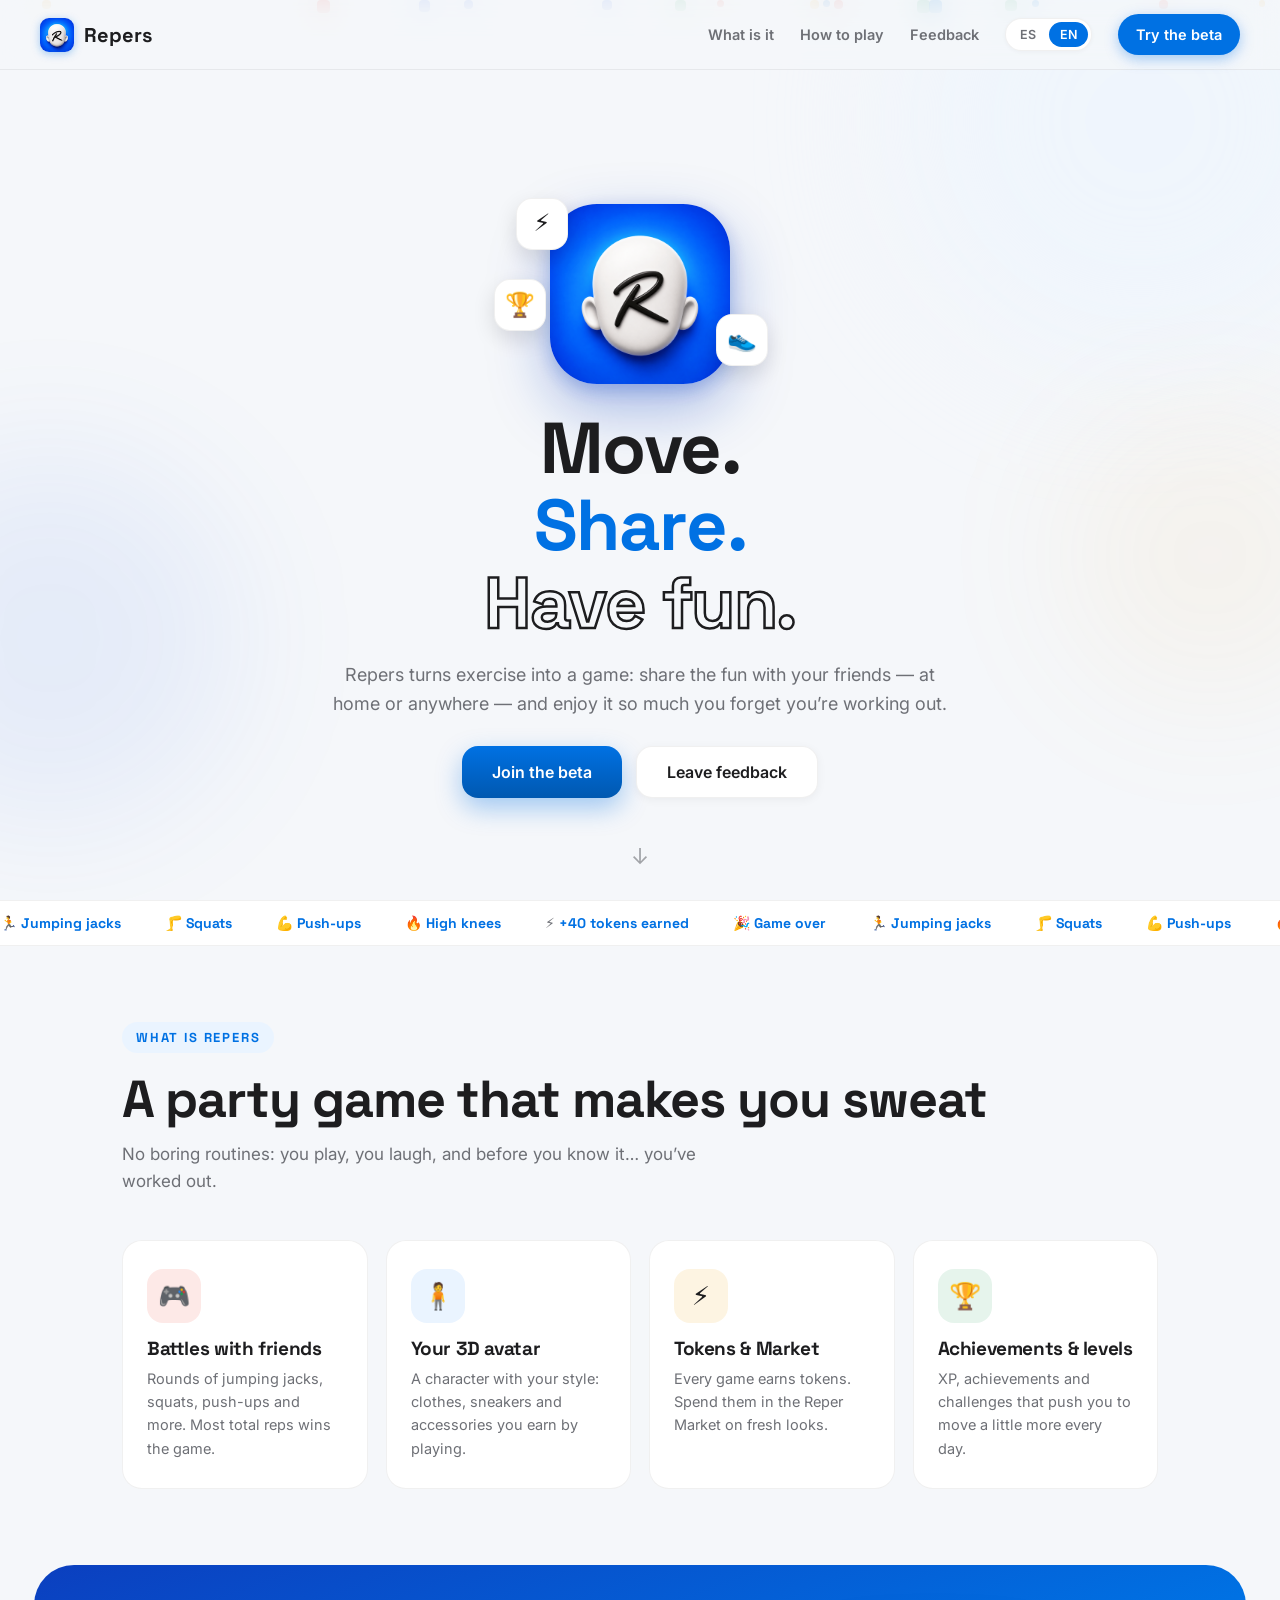
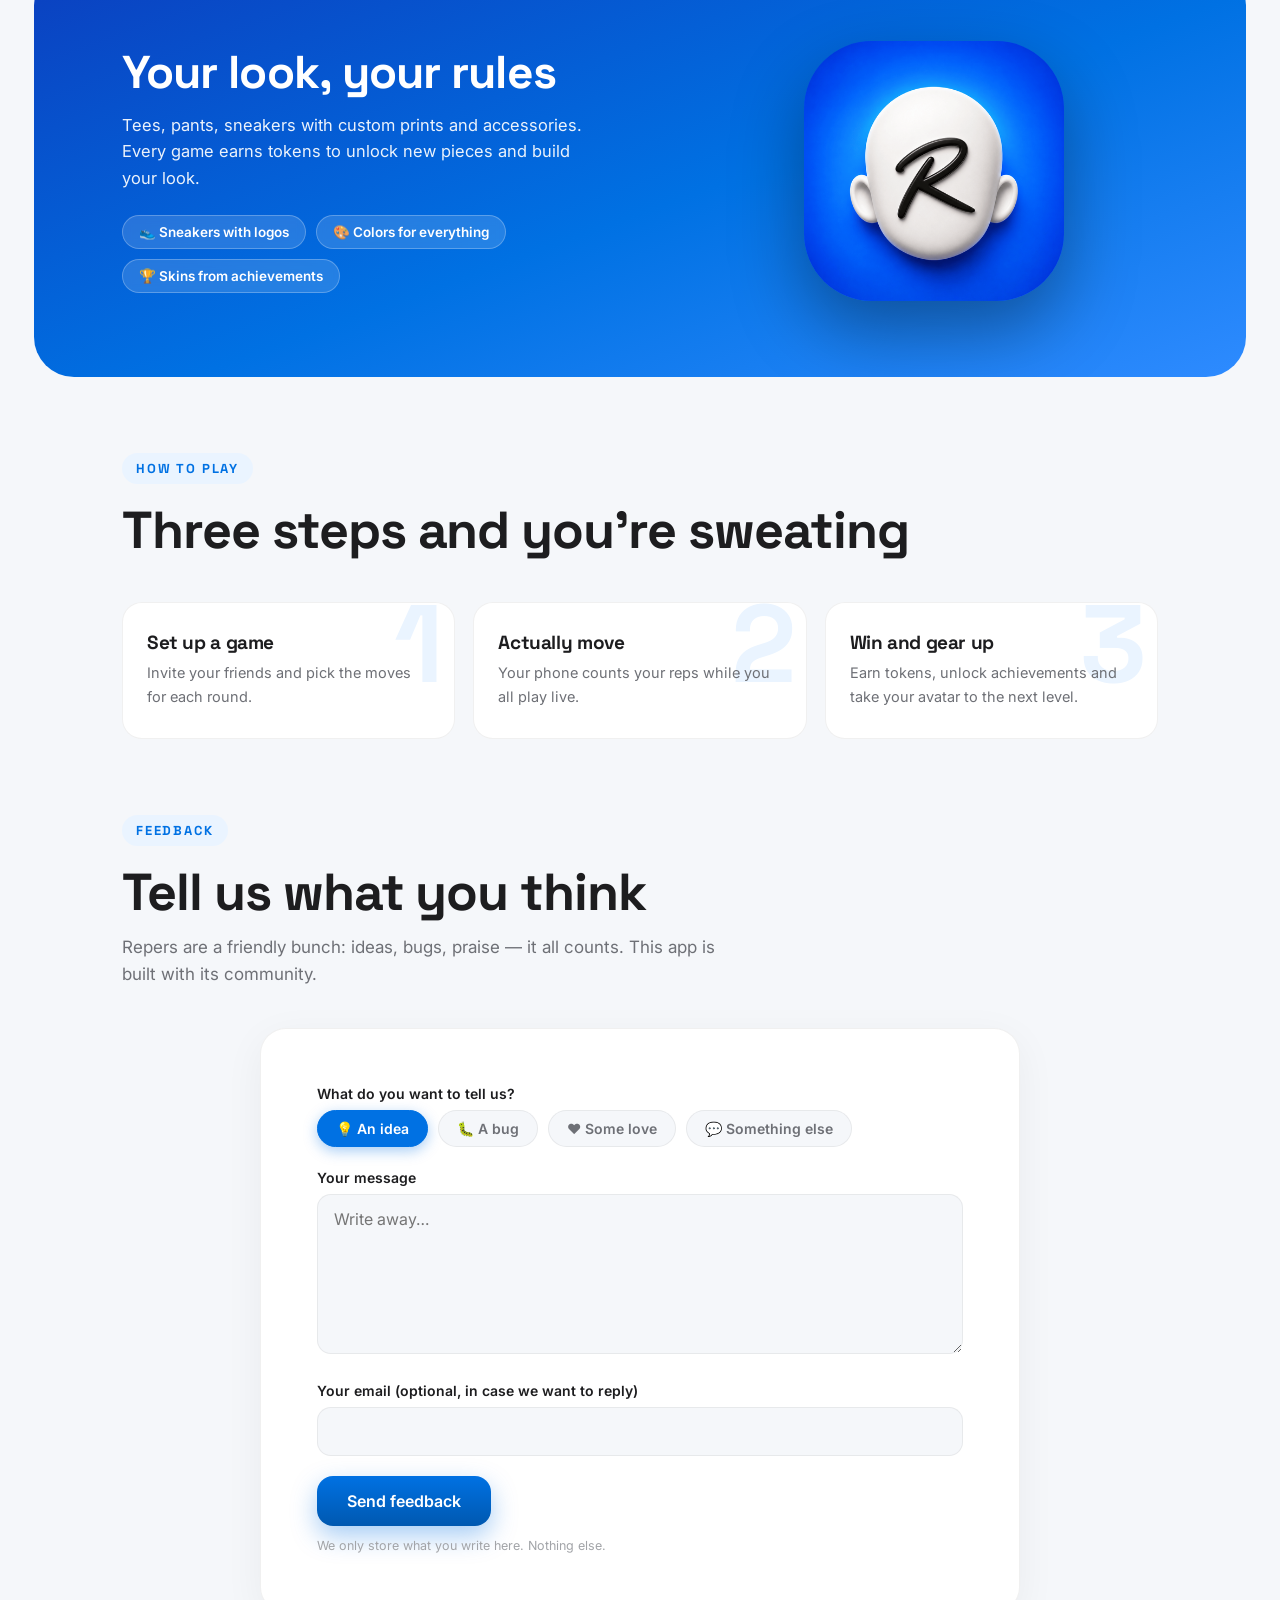
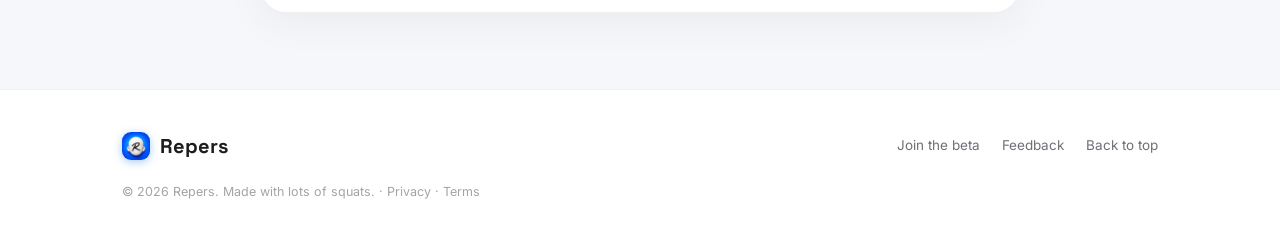
==== commit 369620b0: "URLs limpias sin .html" ====
--- a/index.html
+++ b/index.html
@@ -25,7 +25,7 @@
 
   <!-- ===== Nav ===== -->
   <nav class="nav">
-    <a class="nav-brand" href="index.html" data-keep-lang>
+    <a class="nav-brand" href="/" data-keep-lang>
       <img src="img/favicon.png" alt="Logo de Repers" width="34" height="34">
       Repers
     </a>
@@ -37,7 +37,7 @@
         <button type="button" data-lang="es">ES</button>
         <button type="button" data-lang="en">EN</button>
       </div>
-      <a class="nav-cta" href="beta.html" data-keep-lang data-i18n="nav.beta">Probar la beta</a>
+      <a class="nav-cta" href="beta" data-keep-lang data-i18n="nav.beta">Probar la beta</a>
     </div>
   </nav>
 
@@ -60,7 +60,7 @@
       o donde sea— y diviértete tanto que ni te das cuenta de que estás entrenando.
     </p>
     <div class="hero-ctas">
-      <a class="btn btn-primary" href="beta.html" data-keep-lang data-i18n="hero.cta1">Únete a la beta</a>
+      <a class="btn btn-primary" href="beta" data-keep-lang data-i18n="hero.cta1">Únete a la beta</a>
       <a class="btn btn-ghost" href="#feedback" data-i18n="hero.cta2">Dejar feedback</a>
     </div>
     <a class="hero-scroll" href="#que-es" aria-label="Bajar">↓</a>
@@ -221,19 +221,19 @@
   <!-- ===== Footer ===== -->
   <footer>
     <div class="footer-wrap">
-      <a class="nav-brand" href="index.html" data-keep-lang>
+      <a class="nav-brand" href="/" data-keep-lang>
         <img src="img/favicon.png" alt="" width="28" height="28"> Repers
       </a>
       <div class="footer-links">
-        <a href="beta.html" data-keep-lang data-i18n="foot.beta">Únete a la beta</a>
+        <a href="beta" data-keep-lang data-i18n="foot.beta">Únete a la beta</a>
         <a href="#feedback" data-i18n="foot.fb">Feedback</a>
         <a href="#top" data-i18n="foot.top">Volver arriba</a>
       </div>
       <p class="footer-note">
         <span data-i18n="foot.note">© 2026 Repers. Hecho con muchas sentadillas.</span>
         <span class="footer-legal">
-          · <a href="privacy.html" style="color:inherit;text-decoration:none" data-keep-lang data-i18n="foot.privacy">Privacidad</a>
-          · <a href="terms.html" style="color:inherit;text-decoration:none" data-keep-lang data-i18n="foot.terms">Términos</a>
+          · <a href="privacy" style="color:inherit;text-decoration:none" data-keep-lang data-i18n="foot.privacy">Privacidad</a>
+          · <a href="terms" style="color:inherit;text-decoration:none" data-keep-lang data-i18n="foot.terms">Términos</a>
         </span>
       </p>
     </div>
--- a/styles.css
+++ b/styles.css
@@ -231,6 +231,20 @@
 .step h3 { font-size: 19px; margin-bottom: 8px; }
 .step p { color: var(--ink-soft); font-size: 14.5px; }
 
+/* Cómo instalar la beta (8/11/2026) */
+.install-grid { display: grid; gap: 18px; margin-top: 44px; grid-template-columns: repeat(auto-fit, minmax(260px, 1fr)); }
+.install-card { background: var(--surface); border: 1px solid var(--line); border-radius: var(--radius); padding: 30px 26px; }
+.install-card h3 { font-size: 19px; margin-bottom: 16px; }
+.install-steps { margin: 0; padding: 0; list-style: none; counter-reset: ip; display: grid; gap: 14px; }
+.install-steps li { counter-increment: ip; position: relative; padding-left: 40px; color: var(--ink-soft); font-size: 14.5px; line-height: 1.5; }
+.install-steps li::before {
+  content: counter(ip); position: absolute; left: 0; top: -2px; width: 26px; height: 26px; border-radius: 50%;
+  background: var(--accent-tint); color: var(--accent); font: 700 13px/26px var(--font-body); text-align: center;
+}
+.install-note { margin-top: 18px; padding-top: 16px; border-top: 1px solid var(--line); color: var(--ink-soft); font-size: 13px; line-height: 1.45; }
+.install-help { margin-top: 26px; text-align: center; color: var(--ink-soft); font-size: 14px; }
+.install-help a { color: var(--accent); text-decoration: none; font-weight: 600; }
+
 /* Banda azul (avatar/market) */
 .band {
   background: linear-gradient(160deg, var(--accent-deep) 0%, var(--accent) 55%, #2E8BFF 100%);
@@ -322,6 +336,21 @@
   height: 50px; padding: 0 16px; font-size: 16px; border-radius: 14px;
 }
 .beta-form input::placeholder { color: var(--ink-faint); }
+/* 12/11/2026: nombre + apellido en dos columnas, país y "cómo nos conociste" */
+.beta-form .form-dos { display: grid; grid-template-columns: 1fr 1fr; gap: 12px; }
+.beta-form select {
+  width: 100%; height: 50px; font: 400 16px var(--font-body); color: var(--ink);
+  padding: 0 40px 0 16px; border-radius: 14px; border: 1.5px solid var(--line);
+  background-color: var(--bg); appearance: none; -webkit-appearance: none; outline: none;
+  transition: border-color 0.2s, box-shadow 0.2s;
+  background-image: linear-gradient(45deg, transparent 50%, #6E7076 50%), linear-gradient(135deg, #6E7076 50%, transparent 50%);
+  background-position: calc(100% - 22px) 52%, calc(100% - 16px) 52%;
+  background-size: 6px 6px; background-repeat: no-repeat;
+}
+.beta-form select:focus { outline: none; border-color: var(--accent); box-shadow: 0 0 0 4px rgba(0,113,227,0.12); background-color: #fff; }
+.beta-form select:invalid { color: var(--ink-faint); }
+.beta-form .chip-row-org .chip-btn { padding: 9px 16px; font-size: 14px; }
+@media (max-width: 380px) { .beta-form .form-dos { grid-template-columns: 1fr; gap: 0; } }
 .field-hint { font: 400 13px/1.45 var(--font-body); color: var(--ink-soft); margin: 8px 2px 0; }
 .check-row {
   display: flex; gap: 12px; align-items: flex-start; margin: 0 0 24px; cursor: pointer;
@@ -359,3 +388,8 @@
   html { scroll-behavior: auto; }
   .reveal { opacity: 1; transform: none; }
 }
+/* 13/11/2026: botón de Google Play en la beta */
+.beta-form .bf-android { text-align: center; margin: 4px 0 6px; }
+.beta-form .bf-android .btn-play { display: flex; text-decoration: none; }
+.beta-form .field-hint.centrada { text-align: center; margin-top: 12px; }
+.beta-form [hidden] { display: none !important; }
